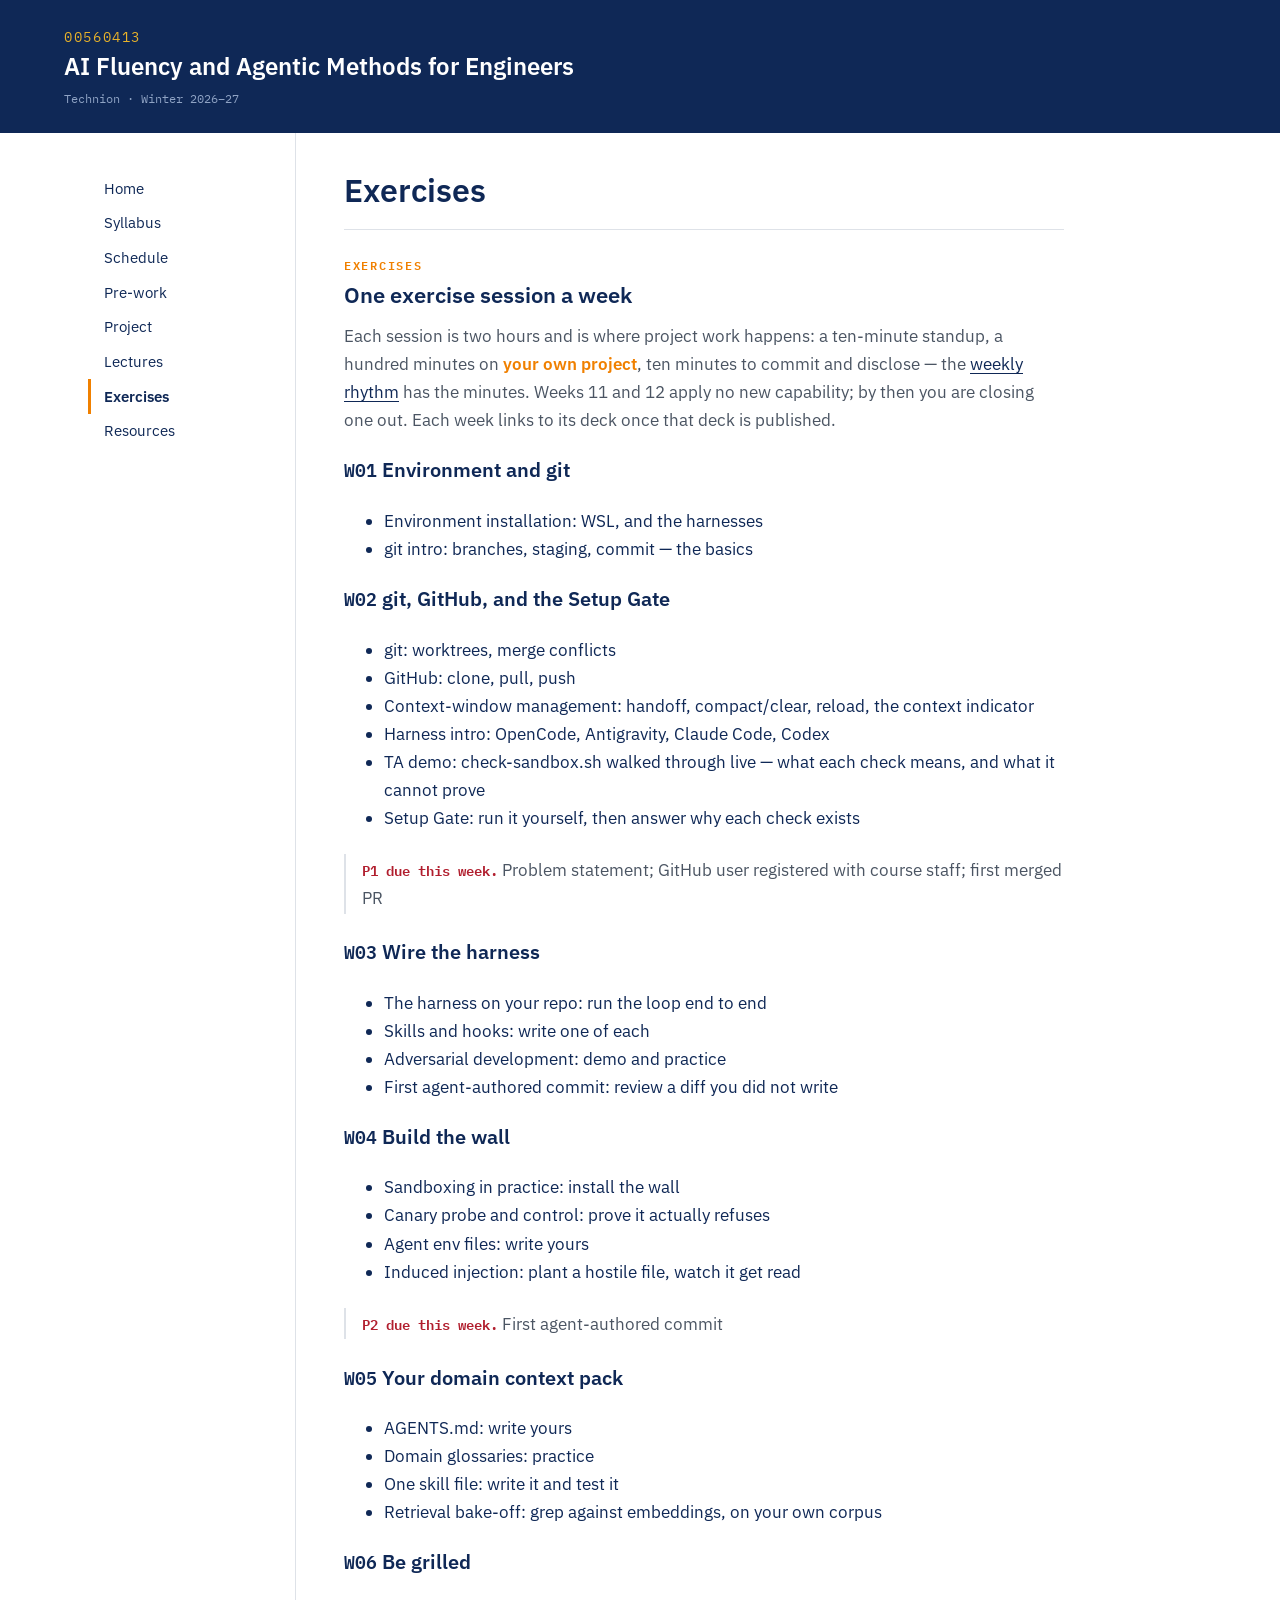
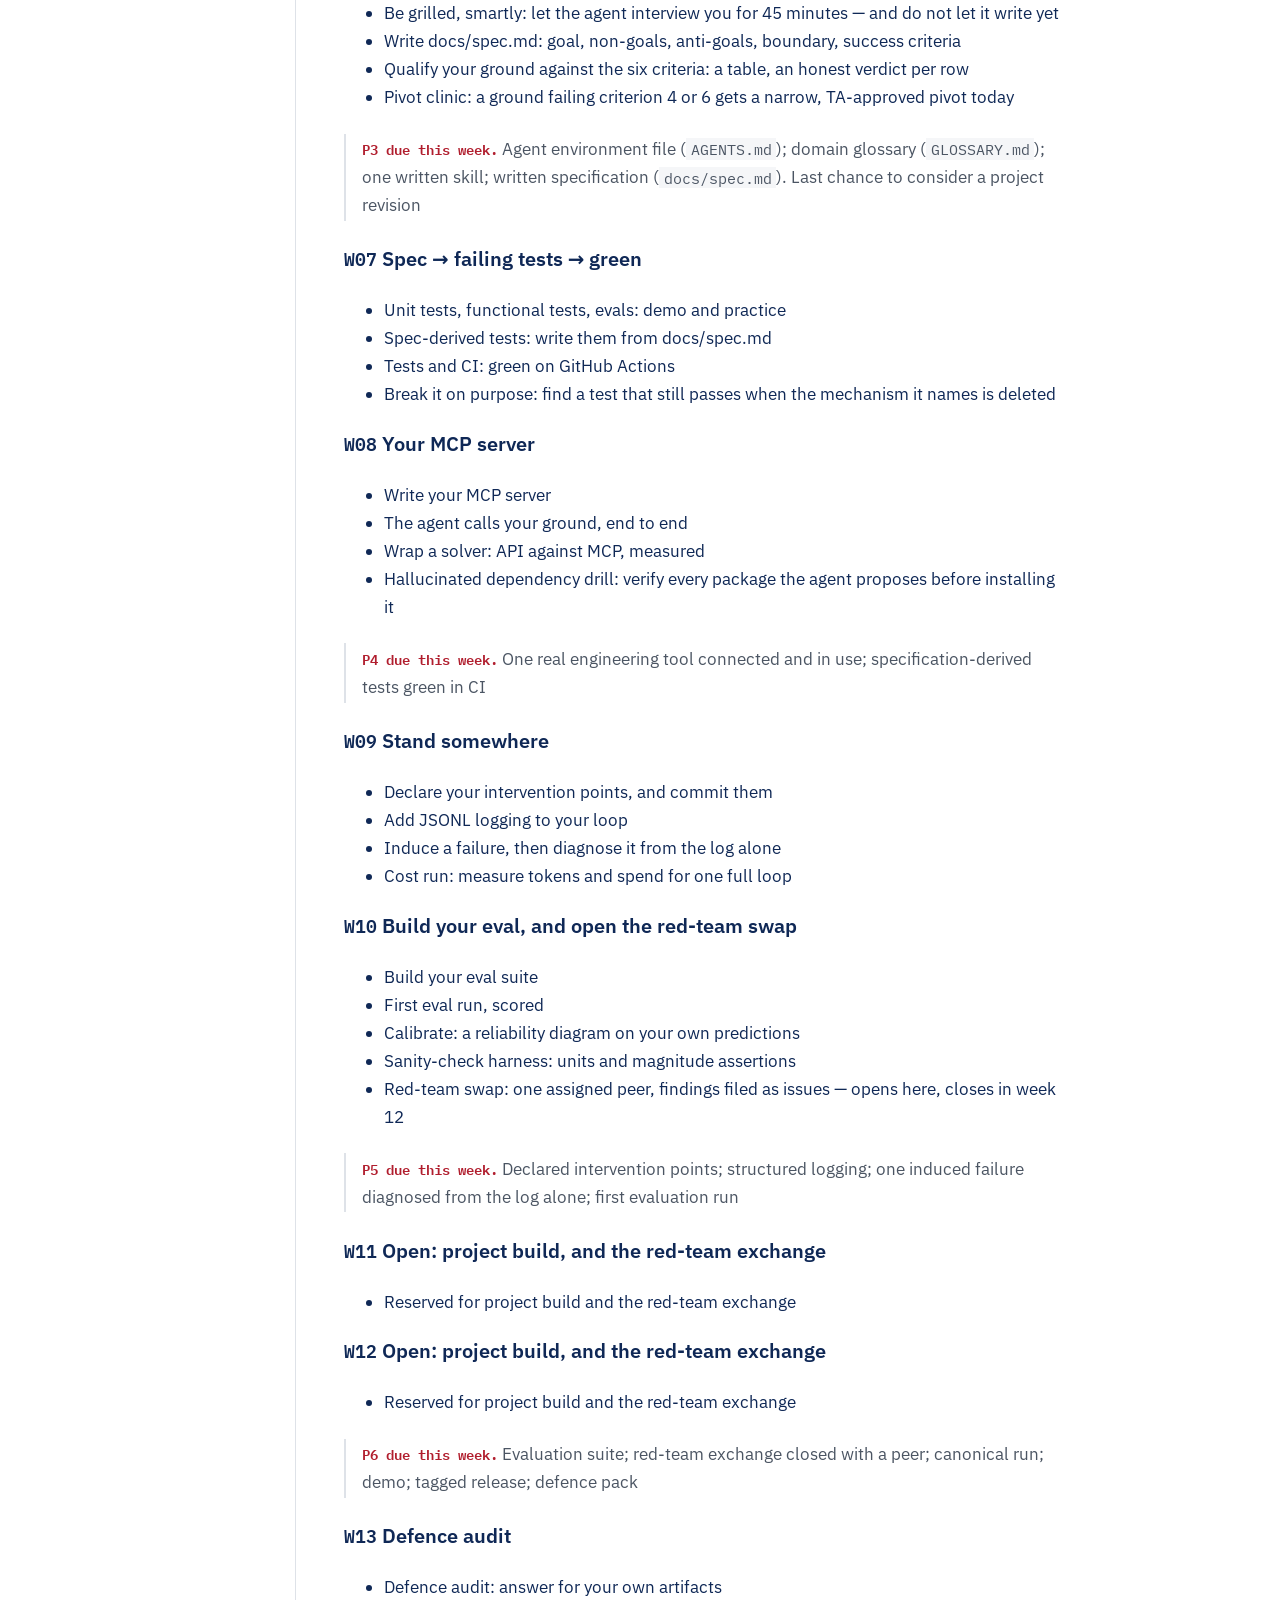
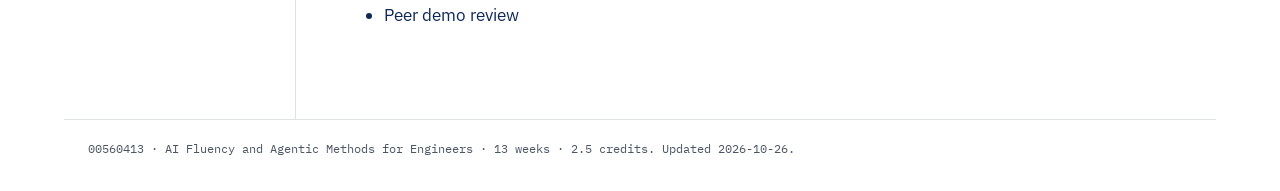
==== exercises/index.html @ 3b72108c "Publish site: footer without weekly hours" ====
<!DOCTYPE html>
<html lang="en">
<head>
<meta charset="utf-8">
<meta name="viewport" content="width=device-width, initial-scale=1">
<title>Exercises · 00560413 AI Fluency and Agentic Methods for Engineers</title>
<link rel="stylesheet" href="../assets/site.css">
</head>
<body>
<a class="skip" href="#main">Skip to content</a>
<header class="masthead">
<p class="course-no">00560413</p>
<p class="course-title">AI Fluency and Agentic Methods for Engineers</p>
<p class="course-sub">Technion · Winter 2026–27</p>
</header>
<div class="layout">
<nav aria-label="Site"><ul>
<li><a href="../index.html">Home</a></li>
<li><a href="../syllabus/index.html">Syllabus</a></li>
<li><a href="../schedule/index.html">Schedule</a></li>
<li><a href="../prework/index.html">Pre-work</a></li>
<li><a href="../project/index.html">Project</a></li>
<li><a href="../lectures/index.html">Lectures</a></li>
<li><a href="../exercises/index.html" aria-current="page">Exercises</a></li>
<li><a href="../resources/index.html">Resources</a></li>
</ul></nav>
<main id="main">
<h1>Exercises</h1>
<section id="exercises" aria-labelledby="exercises-h">
<p class="eyebrow">Exercises</p>
<h2 id="exercises-h">One exercise session a week</h2>
<p>Each session is two hours and is where project work happens: a ten-minute standup, a hundred minutes on <span class="key">your own project</span>, ten minutes to commit and disclose — the <a href="../syllabus/index.html#rhythm">weekly rhythm</a> has the minutes. Weeks 11 and 12 apply no new capability; by then you are closing one out. Each week links to its deck once that deck is published.</p>
<h3><span class="mono">W01</span> Environment and git</h3>
<ul><li>Environment installation: WSL, and the harnesses</li><li>git intro: branches, staging, commit — the basics</li></ul>
<h3><span class="mono">W02</span> git, GitHub, and the Setup Gate</h3>
<ul><li>git: worktrees, merge conflicts</li><li>GitHub: clone, pull, push</li><li>Context-window management: handoff, compact/clear, reload, the context indicator</li><li>Harness intro: OpenCode, Antigravity, Claude Code, Codex</li><li>TA demo: check-sandbox.sh walked through live — what each check means, and what it cannot prove</li><li>Setup Gate: run it yourself, then answer why each check exists</li></ul>
<aside class="callout warn"><p><strong class="label">P1 due this week.</strong> Problem statement; GitHub user registered with course staff; first merged PR</p></aside>
<h3><span class="mono">W03</span> Wire the harness</h3>
<ul><li>The harness on your repo: run the loop end to end</li><li>Skills and hooks: write one of each</li><li>Adversarial development: demo and practice</li><li>First agent-authored commit: review a diff you did not write</li></ul>
<h3><span class="mono">W04</span> Build the wall</h3>
<ul><li>Sandboxing in practice: install the wall</li><li>Canary probe and control: prove it actually refuses</li><li>Agent env files: write yours</li><li>Induced injection: plant a hostile file, watch it get read</li></ul>
<aside class="callout warn"><p><strong class="label">P2 due this week.</strong> First agent-authored commit</p></aside>
<h3><span class="mono">W05</span> Your domain context pack</h3>
<ul><li>AGENTS.md: write yours</li><li>Domain glossaries: practice</li><li>One skill file: write it and test it</li><li>Retrieval bake-off: grep against embeddings, on your own corpus</li></ul>
<h3><span class="mono">W06</span> Be grilled</h3>
<ul><li>Be grilled, smartly: let the agent interview you for 45 minutes — and do not let it write yet</li><li>Write docs/spec.md: goal, non-goals, anti-goals, boundary, success criteria</li><li>Qualify your ground against the six criteria: a table, an honest verdict per row</li><li>Pivot clinic: a ground failing criterion 4 or 6 gets a narrow, TA-approved pivot today</li></ul>
<aside class="callout warn"><p><strong class="label">P3 due this week.</strong> Agent environment file (<code>AGENTS.md</code>); domain glossary (<code>GLOSSARY.md</code>); one written skill; written specification (<code>docs/spec.md</code>). Last chance to consider a project revision</p></aside>
<h3><span class="mono">W07</span> Spec → failing tests → green</h3>
<ul><li>Unit tests, functional tests, evals: demo and practice</li><li>Spec-derived tests: write them from docs/spec.md</li><li>Tests and CI: green on GitHub Actions</li><li>Break it on purpose: find a test that still passes when the mechanism it names is deleted</li></ul>
<h3><span class="mono">W08</span> Your MCP server</h3>
<ul><li>Write your MCP server</li><li>The agent calls your ground, end to end</li><li>Wrap a solver: API against MCP, measured</li><li>Hallucinated dependency drill: verify every package the agent proposes before installing it</li></ul>
<aside class="callout warn"><p><strong class="label">P4 due this week.</strong> One real engineering tool connected and in use; specification-derived tests green in CI</p></aside>
<h3><span class="mono">W09</span> Stand somewhere</h3>
<ul><li>Declare your intervention points, and commit them</li><li>Add JSONL logging to your loop</li><li>Induce a failure, then diagnose it from the log alone</li><li>Cost run: measure tokens and spend for one full loop</li></ul>
<h3><span class="mono">W10</span> Build your eval, and open the red-team swap</h3>
<ul><li>Build your eval suite</li><li>First eval run, scored</li><li>Calibrate: a reliability diagram on your own predictions</li><li>Sanity-check harness: units and magnitude assertions</li><li>Red-team swap: one assigned peer, findings filed as issues — opens here, closes in week 12</li></ul>
<aside class="callout warn"><p><strong class="label">P5 due this week.</strong> Declared intervention points; structured logging; one induced failure diagnosed from the log alone; first evaluation run</p></aside>
<h3><span class="mono">W11</span> Open: project build, and the red-team exchange</h3>
<ul><li>Reserved for project build and the red-team exchange</li></ul>
<h3><span class="mono">W12</span> Open: project build, and the red-team exchange</h3>
<ul><li>Reserved for project build and the red-team exchange</li></ul>
<aside class="callout warn"><p><strong class="label">P6 due this week.</strong> Evaluation suite; red-team exchange closed with a peer; canonical run; demo; tagged release; defence pack</p></aside>
<h3><span class="mono">W13</span> Defence audit</h3>
<ul><li>Defence audit: answer for your own artifacts</li><li>Peer demo review</li></ul>
</section>
</main>
</div>
<footer>
<p>00560413 · AI Fluency and Agentic Methods for Engineers · 13 weeks · 2.5 credits. Updated 2026-10-26.</p>
</footer>
</body>
</html>
---- assets/site.css ----
/* Fonts: IBM Plex (OFL), self-hosted. */
@font-face{font-family:"IBM Plex Sans";font-style:normal;font-weight:400;font-display:swap;src:url("fonts/ibm-plex-sans-latin-400-normal.woff2") format("woff2")}
@font-face{font-family:"IBM Plex Sans";font-style:italic;font-weight:400;font-display:swap;src:url("fonts/ibm-plex-sans-latin-400-italic.woff2") format("woff2")}
@font-face{font-family:"IBM Plex Sans";font-style:normal;font-weight:600;font-display:swap;src:url("fonts/ibm-plex-sans-latin-600-normal.woff2") format("woff2")}
@font-face{font-family:"IBM Plex Mono";font-style:normal;font-weight:400;font-display:swap;src:url("fonts/ibm-plex-mono-latin-400-normal.woff2") format("woff2")}
@font-face{font-family:"IBM Plex Mono";font-style:normal;font-weight:600;font-display:swap;src:url("fonts/ibm-plex-mono-latin-600-normal.woff2") format("woff2")}

:root{
  --navy:#0F2856; --deep-navy:#0A1A38; --white:#FFFFFF; --gold:#E8B22A;
  --orange:#F08000; --green:#2C7A3E; --crimson:#B11E2E; --steel:#8FA3C4;
  --body-gray:#4B5563; --muted:#9AA1AC; --hairline:#DEE2E8; --panel:#F5F6F8;
  --sans:"IBM Plex Sans",system-ui,-apple-system,"Segoe UI",Helvetica,Arial,sans-serif;
  --mono:"IBM Plex Mono",ui-monospace,"SF Mono",Menlo,Consolas,"Liberation Mono",monospace;
  --measure:72ch; --nav:13rem;
  /* SVG theme; overridden in print */
  --svg-fg:#FFFFFF; --svg-sub:var(--steel); --svg-line:var(--steel); --svg-accent:var(--gold);
}
*{box-sizing:border-box}
html{font-size:100%;-webkit-text-size-adjust:100%}
body{margin:0;background:var(--white);color:var(--navy);font-family:var(--sans);font-size:1.0625rem;line-height:1.65}
.skip{position:absolute;left:.5rem;top:-4rem;background:var(--white);color:var(--navy);border:2px solid var(--navy);padding:.4rem .8rem;z-index:10;font-family:var(--mono);font-size:.85rem}
.skip:focus{top:.5rem}
a{color:var(--navy);text-decoration:underline;text-decoration-thickness:1px;text-underline-offset:.18em}
a:hover{text-decoration-thickness:2px}
a:focus-visible{outline:2px solid var(--orange);outline-offset:2px}
code,.mono{font-family:var(--mono);font-size:.9em}
code{background:var(--panel);padding:.05em .3em}

/* Masthead: the navy band */
.masthead{background:var(--navy);padding:1.6rem max(1.5rem,calc((100vw - 72rem)/2)) 1.5rem}
.masthead p{margin:0}
.course-no{font-family:var(--mono);font-size:.85rem;letter-spacing:.12em;color:var(--gold)}
.course-title{font-size:1.5rem;font-weight:600;line-height:1.3;color:var(--white);margin-top:.2rem!important}
.course-sub{font-family:var(--mono);font-size:.78rem;color:var(--steel);margin-top:.35rem!important}

/* Layout */
.layout{display:grid;grid-template-columns:var(--nav) minmax(0,1fr);max-width:72rem;margin:0 auto;padding:0 1.5rem}
nav{border-right:1px solid var(--hairline);padding:2.4rem 1rem 2rem 0}
nav ul{list-style:none;margin:0;padding:0;position:sticky;top:1.5rem}
nav li{margin:0}
nav a,nav .pending{display:block;padding:.3rem 0 .3rem .8rem;border-left:3px solid transparent;text-decoration:none;font-size:.95rem}
nav a:hover{text-decoration:underline}
nav a[aria-current]{font-weight:600;border-left-color:var(--orange)}
nav .pending{color:var(--body-gray)}
nav small{font-family:var(--mono);font-size:.7rem}
main{padding:2.4rem 0 3rem 3rem;min-width:0}
main>*{max-width:var(--measure)}
main>.band,main>section:has(table){max-width:none}

h1{font-size:2rem;line-height:1.2;font-weight:600;margin:0 0 1.2rem;max-width:26ch}
h2{font-size:1.35rem;line-height:1.3;font-weight:600;margin:0 0 .8rem}
section{margin:0 0 2.6rem;padding-top:1.6rem;border-top:1px solid var(--hairline)}
section>p,section>aside{max-width:var(--measure)}
p{margin:0 0 1rem;color:var(--body-gray)}
strong{color:var(--navy);font-weight:600}
.eyebrow{font-family:var(--mono);font-size:.78rem;font-weight:600;letter-spacing:.14em;text-transform:uppercase;color:var(--orange);margin:0 0 .35rem}
.key{color:var(--orange);font-weight:600}

/* Callout: text colour and a hairline rule, no filled box */
.callout{border-left:2px solid var(--hairline);padding:.1rem 0 .1rem 1rem;margin:1.4rem 0}
.callout p{margin:0}
.callout .label{font-family:var(--mono);font-size:.85rem}
.callout.good .label{color:var(--green)}
.callout.warn .label{color:var(--crimson)}

/* Figures */
figure{margin:0}
figcaption{font-size:.88rem;color:var(--body-gray);margin-top:.8rem;max-width:var(--measure)}
.fignum{font-family:var(--mono);font-size:.8rem;color:var(--muted);margin-right:.5rem}
.band{background:var(--deep-navy);margin:2.6rem calc(-1 * 3rem) 2.6rem calc(-1 * 3rem);padding:2.2rem 3rem}
.band-inner{max-width:48rem}
.band figcaption{color:var(--steel)}
svg.loop{display:block;width:100%;height:auto;font-family:var(--mono)}
.loop .node rect{fill:none;stroke:var(--svg-line);stroke-width:1}
.loop .node.ground rect{stroke:var(--svg-accent);stroke-width:2}
.loop .tag{font-size:11px;letter-spacing:.1em;fill:var(--svg-sub)}
.loop .ground .tag{fill:var(--svg-accent)}
.loop .name{font-size:15px;font-weight:600;fill:var(--svg-fg)}
.loop .sub{font-size:11px;fill:var(--svg-sub)}
.loop .arrow{fill:none;stroke:var(--svg-line);stroke-width:1.5}
.loop .head{fill:var(--svg-line)}
.loop .alabel{font-size:11px;fill:var(--svg-sub)}
.loop .centre{font-size:14px;font-weight:600;letter-spacing:.14em;fill:var(--svg-accent)}
.loop .centre-sub{font-size:11px;fill:var(--svg-sub)}
/* The human marks, in orange: the one colour in the figure that is not the machine's. */
.loop .you .tag{fill:var(--orange);font-weight:600}
.loop .you .role{font-family:var(--sans);font-size:13px;fill:var(--svg-fg)}
.loop .you .arrow{stroke:var(--orange)}
.loop .you-head,.loop .gate{fill:var(--orange)}

/* Tables */
.table-wrap{overflow-x:auto;margin:1.2rem 0 1.4rem}
table{border-collapse:collapse;width:100%;font-size:.93rem;line-height:1.45}
caption{caption-side:top;text-align:left;font-size:.88rem;color:var(--body-gray);padding-bottom:.6rem;max-width:var(--measure)}
th,td{text-align:left;vertical-align:top;padding:.6rem .8rem .6rem 0;border-bottom:1px solid var(--hairline)}
thead th{font-family:var(--mono);font-size:.75rem;font-weight:600;letter-spacing:.1em;text-transform:uppercase;border-bottom:2px solid var(--navy);color:var(--navy)}
tbody th{font-family:var(--mono);font-weight:600;white-space:nowrap}
tr.hl>*{background:var(--panel)}
tr.hl>:first-child{padding-left:.6rem}
tr.hl>th:first-child{border-left:3px solid var(--navy)}
.note{display:block;font-size:.85rem;color:var(--body-gray);font-style:italic;margin-top:.15rem}
.none{color:var(--body-gray)}
table.schedule td:nth-child(2){width:30%}
table.schedule td:nth-child(3){width:20%}
table.schedule tr.open td:nth-child(2) strong{font-family:var(--mono)}
tr.open>*{border-bottom-style:dashed}

footer{border-top:1px solid var(--hairline);max-width:72rem;margin:0 auto;padding:1.2rem 1.5rem 2rem}
footer p{font-family:var(--mono);font-size:.75rem;color:var(--body-gray);margin:0}

/* ---- Hero: Gracie -------------------------------------------------------
   Small on purpose. A hairline rule and a panel tint, no filled colour block:
   the house rule is that meaning travels in the text, and a hero that shouts
   would be the first thing on the site to break it. */
/* Gold, not orange, for the rule. Orange already means "you are here" in the nav and marks the
   one key term per section; spending it on decoration would blunt it. Gold ties the rule to
   Gracie's own voice bars, which is the only thing in the hero it should be pointing at. */
.hero{display:flex;align-items:center;gap:1.4rem;margin:0 0 2.6rem;padding:1.1rem 1.3rem;
      background:var(--panel);border-left:3px solid var(--gold)}
.hero-art{flex:0 0 auto;line-height:0}
.hero-copy{min-width:0}
.hero-lead{font-size:1.18rem;line-height:1.35;margin:0!important;color:var(--navy)}
.hero-sub{font-size:.95rem;line-height:1.55;margin:.45rem 0 0!important;color:var(--body-gray)}
.hero-sub b{color:var(--navy)}

.gracie{width:104px;height:auto;display:block}
/* Gracie's mark is drawn with strokes, like the master icon: pills, not slabs. */
.g-bar{fill:none;stroke:var(--navy);stroke-width:6.2}
.g-bar-2{stroke:var(--gold)}
/* The bars breathe. `fill-box` puts each bar's origin at its own centre, so the row grows
   about the shared centre line the way the logo is built; `non-scaling-stroke` on the rects
   keeps the outline from fattening as they scale, which is what would make a traced logo stop
   looking like the logo. Phases are offset so it reads as a voice and not a heartbeat. */
.g-bar{transform-box:fill-box;transform-origin:50% 50%;
       animation:g-talk 1.2s linear infinite}

/* Why this is a sampled sine on `linear` and not two keyframes on `ease-in-out alternate`,
   which is what it was until 2026-10-26 and read as if the animation kept lagging:
   `ease-in-out` leaves AND arrives at zero velocity, and `alternate` makes the next swing
   start from that same stopped end, so the two flat parts meet and every bar visibly holds
   still at the top and at the bottom of each swing. Five bars each stalling twice a cycle is
   the stutter, and no amount of re-timing a two-keyframe alternate removes it, because the
   dwell is the timing function's shape rather than its duration.
   A sine never stops; it only reverses. These are its values at eighths of a turn, which
   `linear` then joins with straight segments. Eighths on purpose: the peak lands exactly on
   the 25% keyframe and the trough on 75%, so neither extreme sits between two equal samples
   where linear interpolation would reintroduce the flat spot this is here to remove. */
@keyframes g-talk{
  0%     {transform:scaleY(.890)}
  12.5%  {transform:scaleY(.968)}
  25%    {transform:scaleY(1)}
  37.5%  {transform:scaleY(.968)}
  50%    {transform:scaleY(.890)}
  62.5%  {transform:scaleY(.812)}
  75%    {transform:scaleY(.780)}
  87.5%  {transform:scaleY(.812)}
  100%   {transform:scaleY(.890)}
}
/* Floor at .78, not lower. This is a brand mark before it is a toy: at .62 the two short outer
   pills collapse to circles and the thing stops being Gracie's logo while it moves. The sine
   is centred on .89 so that floor and a ceiling of 1 are the two ends of one swing. */

/* Five close-but-unequal periods rather than one period with five offsets. With a shared
   period the whole row re-synchronises on every cycle and the eye catches the repeat, which
   is the other thing that makes a loop look mechanical. These do not share a common multiple
   worth noticing, so the row keeps rearranging itself. The negative delays start each bar
   mid-swing, so nothing lines up at load either. */
.g-bar-0{animation-duration:1.13s;animation-delay:-.81s}
.g-bar-1{animation-duration:1.31s;animation-delay:-.29s}
.g-bar-2{animation-duration:1.19s;animation-delay:-.62s}
.g-bar-3{animation-duration:1.37s;animation-delay:-.11s}
.g-bar-4{animation-duration:1.07s;animation-delay:-.47s}

@media (prefers-reduced-motion:reduce){
  .g-bar{animation:none;transform:none}
}

@media (max-width:52rem){
  .layout{display:block}
  nav{border-right:0;border-bottom:1px solid var(--hairline);padding:1rem 0}
  nav ul{position:static;display:flex;flex-wrap:wrap;gap:0 1.2rem}
  nav a,nav .pending{border-left:0;border-bottom:3px solid transparent;padding:.3rem 0}
  nav a[aria-current]{border-bottom-color:var(--orange)}
  main{padding:1.6rem 0 2rem}
  .band{margin-left:-1.5rem;margin-right:-1.5rem;padding:1.6rem 1.5rem}
  .masthead{padding-left:1.5rem;padding-right:1.5rem}
  .table-wrap table{min-width:40rem}
  .hero{gap:1rem;padding:1rem}
  .gracie{width:64px}
  .hero-lead{font-size:1.05rem}
}

@media print{
  @page{size:A4;margin:16mm 14mm}
  :root{--svg-fg:#0F2856;--svg-sub:#4B5563;--svg-line:#0F2856;--svg-accent:#0F2856}
  body{font-size:10pt;line-height:1.45;color:#000}
  .skip,nav{display:none}
  .masthead{background:none;padding:0 0 .6rem;border-bottom:1.5pt solid var(--navy)}
  .course-no,.course-title,.course-sub{color:var(--navy)}
  .layout{display:block;padding:0;max-width:none}
  main{padding:1rem 0}
  main>*,main>section:has(table){max-width:none}
  .band{background:none;margin:1rem 0;padding:0;border-top:1px solid var(--hairline);border-bottom:1px solid var(--hairline)}
  .band-inner{max-width:none;padding:1rem 0}
  .band figcaption{color:var(--body-gray)}
  a{color:var(--navy)}
  main a[href]::after{content:" (" attr(href) ")";font-family:var(--mono);font-size:.8em;color:var(--body-gray);word-break:break-all}
  section,tr,figure{break-inside:avoid}
  h1,h2{break-after:avoid}
  .table-wrap{overflow:visible}
  table{font-size:8.5pt}
  .table-wrap table{min-width:0}
  tr.hl>*{background:none}
  tr.hl>th:first-child{border-left:3px solid #000}
  thead{display:table-header-group}
  footer{padding:.6rem 0 0}
}
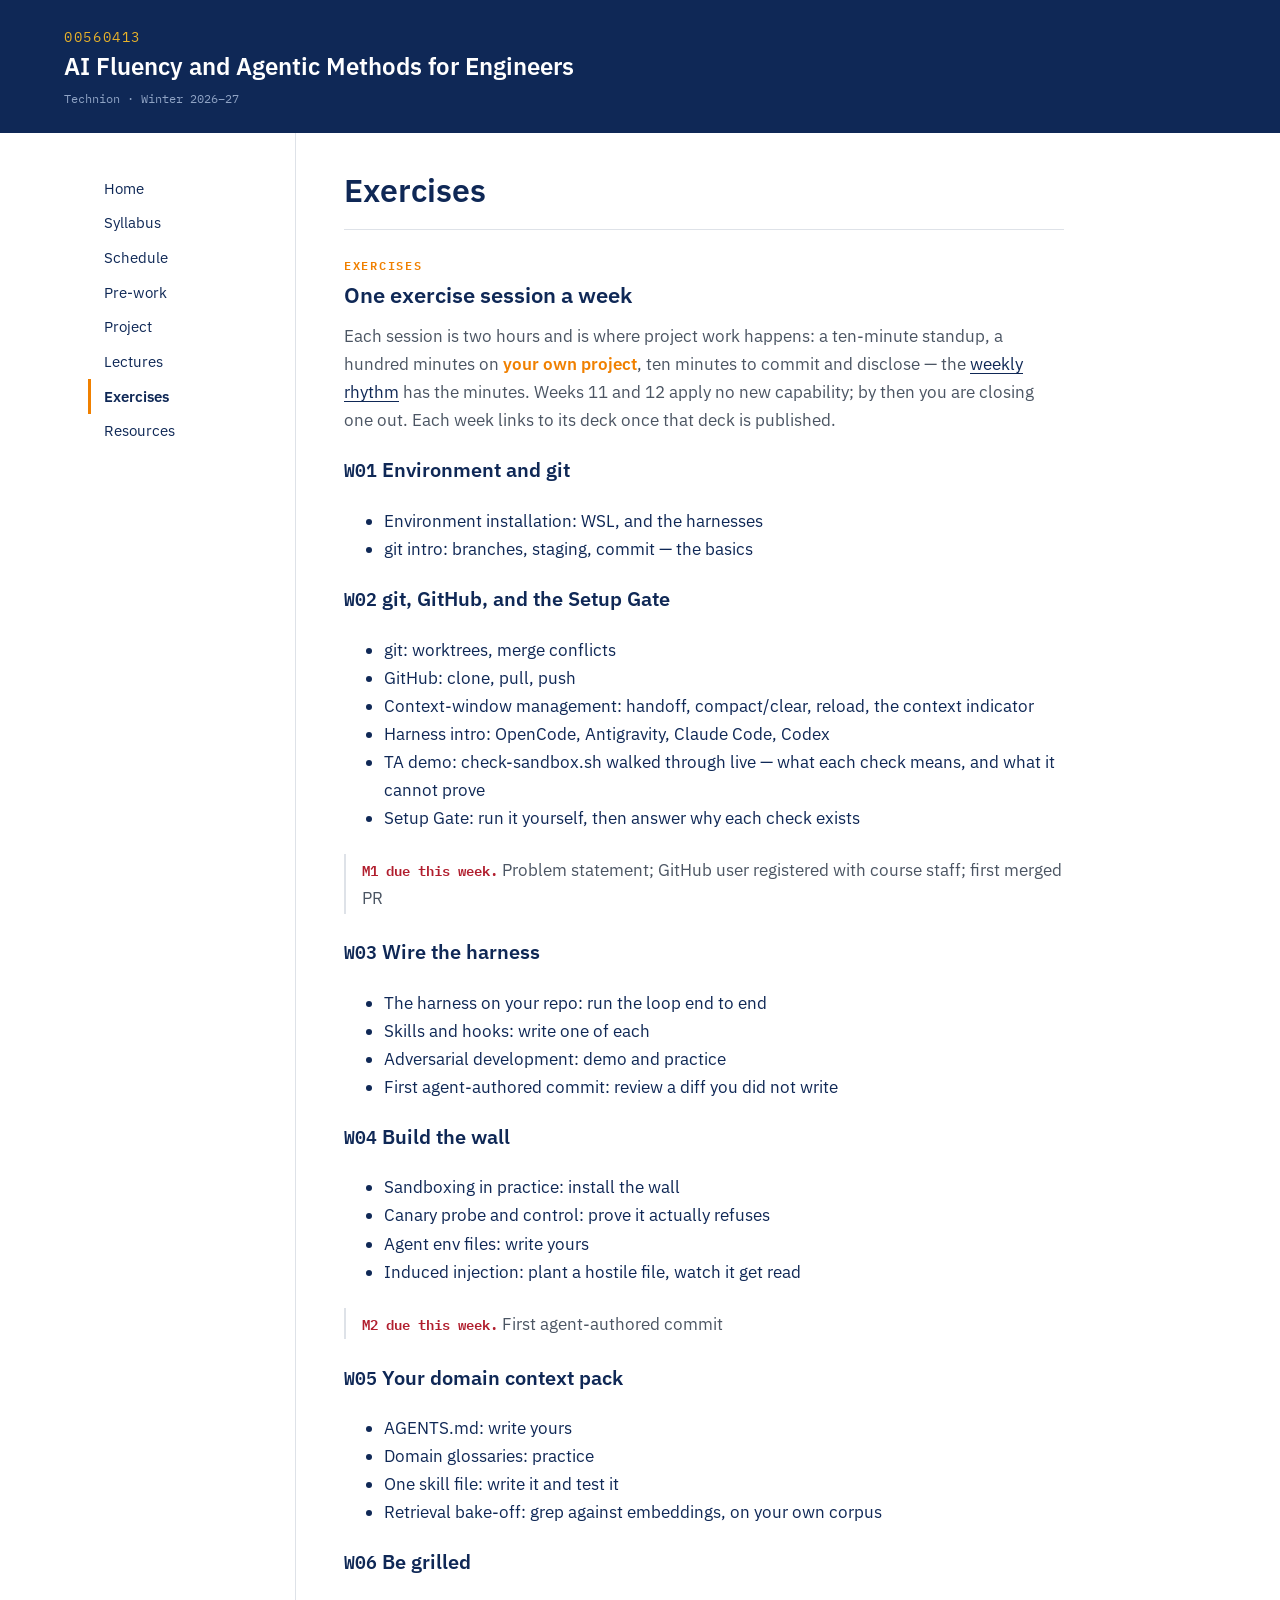
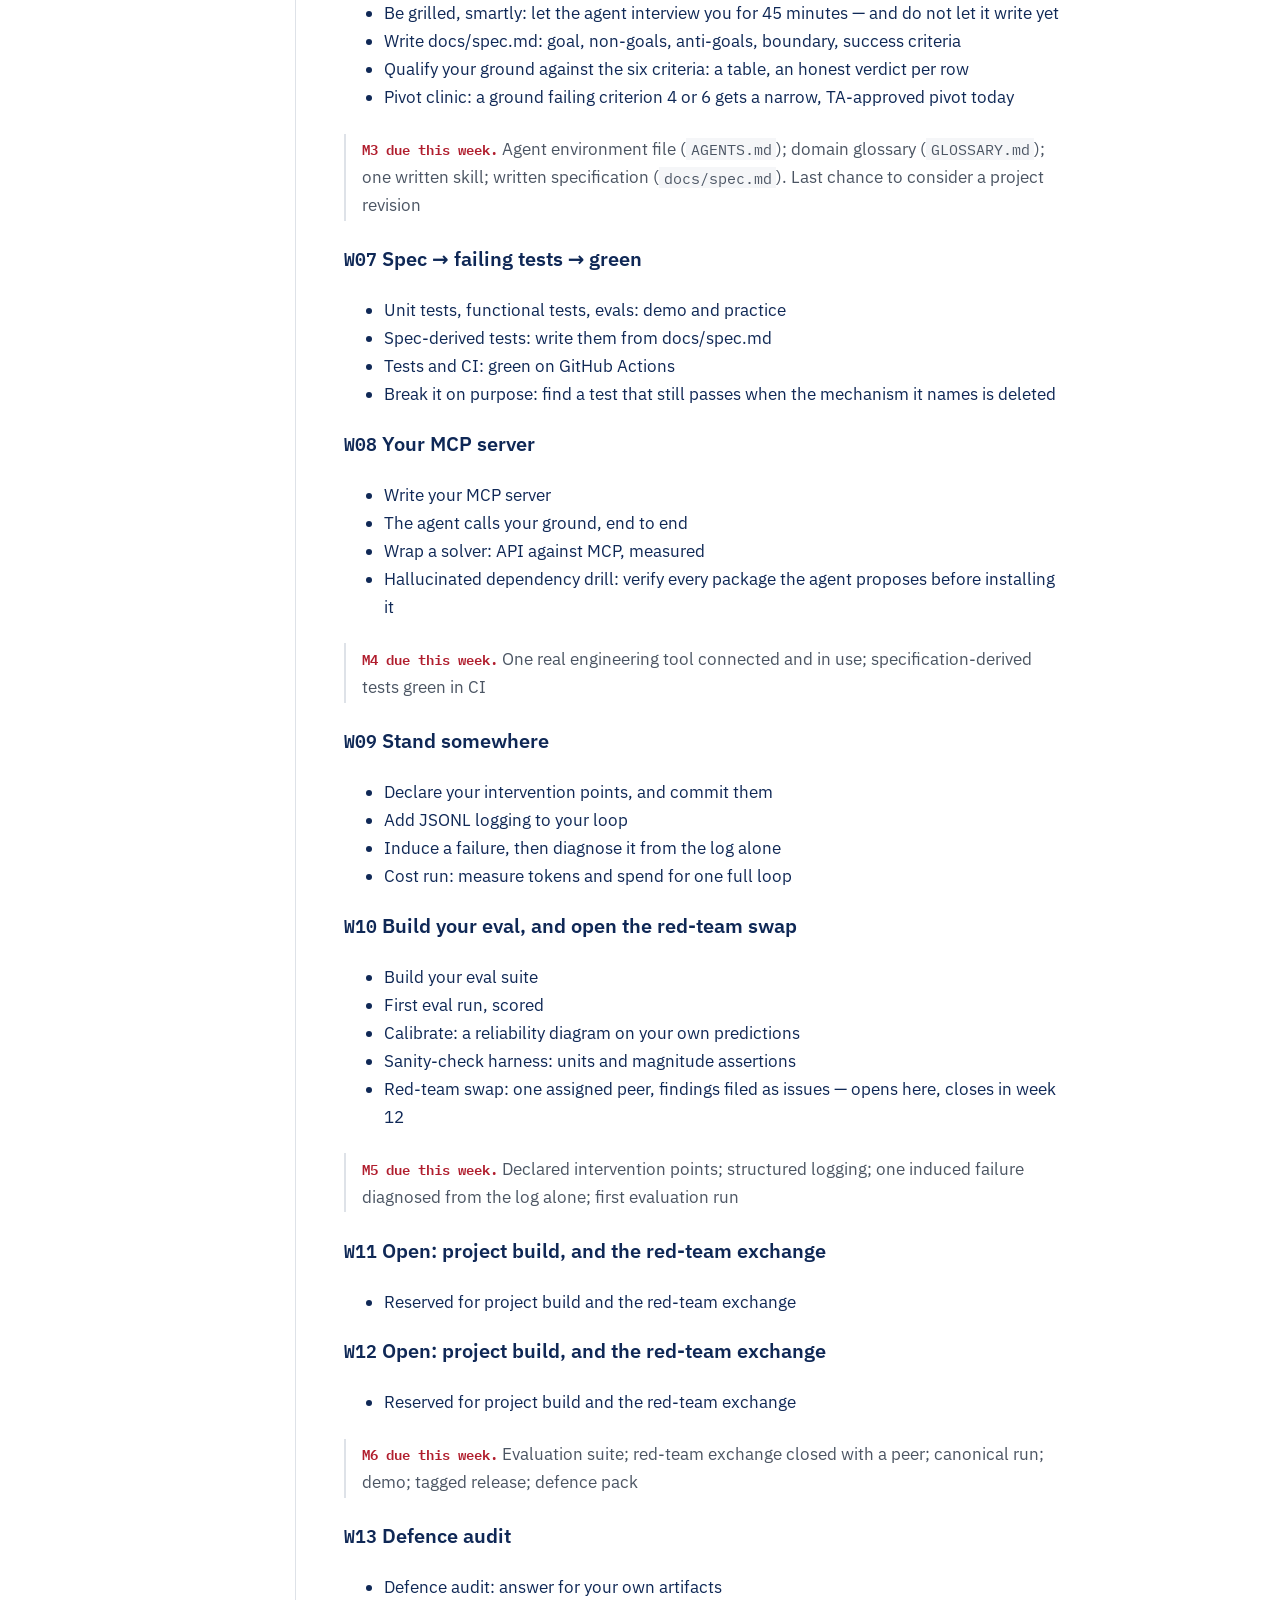
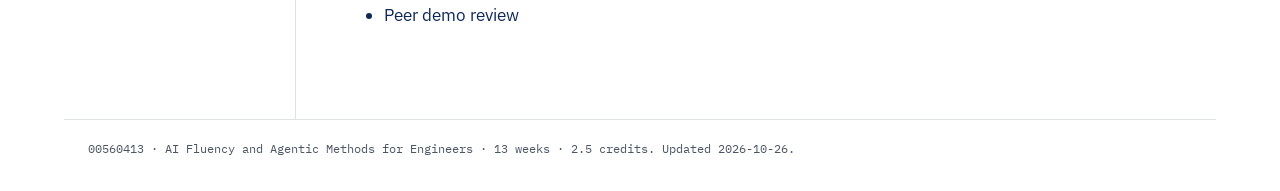
==== commit 352652a9: "Publish site: milestones renamed M1-M6" ====
--- a/exercises/index.html
+++ b/exercises/index.html
@@ -34,32 +34,32 @@
 <ul><li>Environment installation: WSL, and the harnesses</li><li>git intro: branches, staging, commit — the basics</li></ul>
 <h3><span class="mono">W02</span> git, GitHub, and the Setup Gate</h3>
 <ul><li>git: worktrees, merge conflicts</li><li>GitHub: clone, pull, push</li><li>Context-window management: handoff, compact/clear, reload, the context indicator</li><li>Harness intro: OpenCode, Antigravity, Claude Code, Codex</li><li>TA demo: check-sandbox.sh walked through live — what each check means, and what it cannot prove</li><li>Setup Gate: run it yourself, then answer why each check exists</li></ul>
-<aside class="callout warn"><p><strong class="label">P1 due this week.</strong> Problem statement; GitHub user registered with course staff; first merged PR</p></aside>
+<aside class="callout warn"><p><strong class="label">M1 due this week.</strong> Problem statement; GitHub user registered with course staff; first merged PR</p></aside>
 <h3><span class="mono">W03</span> Wire the harness</h3>
 <ul><li>The harness on your repo: run the loop end to end</li><li>Skills and hooks: write one of each</li><li>Adversarial development: demo and practice</li><li>First agent-authored commit: review a diff you did not write</li></ul>
 <h3><span class="mono">W04</span> Build the wall</h3>
 <ul><li>Sandboxing in practice: install the wall</li><li>Canary probe and control: prove it actually refuses</li><li>Agent env files: write yours</li><li>Induced injection: plant a hostile file, watch it get read</li></ul>
-<aside class="callout warn"><p><strong class="label">P2 due this week.</strong> First agent-authored commit</p></aside>
+<aside class="callout warn"><p><strong class="label">M2 due this week.</strong> First agent-authored commit</p></aside>
 <h3><span class="mono">W05</span> Your domain context pack</h3>
 <ul><li>AGENTS.md: write yours</li><li>Domain glossaries: practice</li><li>One skill file: write it and test it</li><li>Retrieval bake-off: grep against embeddings, on your own corpus</li></ul>
 <h3><span class="mono">W06</span> Be grilled</h3>
 <ul><li>Be grilled, smartly: let the agent interview you for 45 minutes — and do not let it write yet</li><li>Write docs/spec.md: goal, non-goals, anti-goals, boundary, success criteria</li><li>Qualify your ground against the six criteria: a table, an honest verdict per row</li><li>Pivot clinic: a ground failing criterion 4 or 6 gets a narrow, TA-approved pivot today</li></ul>
-<aside class="callout warn"><p><strong class="label">P3 due this week.</strong> Agent environment file (<code>AGENTS.md</code>); domain glossary (<code>GLOSSARY.md</code>); one written skill; written specification (<code>docs/spec.md</code>). Last chance to consider a project revision</p></aside>
+<aside class="callout warn"><p><strong class="label">M3 due this week.</strong> Agent environment file (<code>AGENTS.md</code>); domain glossary (<code>GLOSSARY.md</code>); one written skill; written specification (<code>docs/spec.md</code>). Last chance to consider a project revision</p></aside>
 <h3><span class="mono">W07</span> Spec → failing tests → green</h3>
 <ul><li>Unit tests, functional tests, evals: demo and practice</li><li>Spec-derived tests: write them from docs/spec.md</li><li>Tests and CI: green on GitHub Actions</li><li>Break it on purpose: find a test that still passes when the mechanism it names is deleted</li></ul>
 <h3><span class="mono">W08</span> Your MCP server</h3>
 <ul><li>Write your MCP server</li><li>The agent calls your ground, end to end</li><li>Wrap a solver: API against MCP, measured</li><li>Hallucinated dependency drill: verify every package the agent proposes before installing it</li></ul>
-<aside class="callout warn"><p><strong class="label">P4 due this week.</strong> One real engineering tool connected and in use; specification-derived tests green in CI</p></aside>
+<aside class="callout warn"><p><strong class="label">M4 due this week.</strong> One real engineering tool connected and in use; specification-derived tests green in CI</p></aside>
 <h3><span class="mono">W09</span> Stand somewhere</h3>
 <ul><li>Declare your intervention points, and commit them</li><li>Add JSONL logging to your loop</li><li>Induce a failure, then diagnose it from the log alone</li><li>Cost run: measure tokens and spend for one full loop</li></ul>
 <h3><span class="mono">W10</span> Build your eval, and open the red-team swap</h3>
 <ul><li>Build your eval suite</li><li>First eval run, scored</li><li>Calibrate: a reliability diagram on your own predictions</li><li>Sanity-check harness: units and magnitude assertions</li><li>Red-team swap: one assigned peer, findings filed as issues — opens here, closes in week 12</li></ul>
-<aside class="callout warn"><p><strong class="label">P5 due this week.</strong> Declared intervention points; structured logging; one induced failure diagnosed from the log alone; first evaluation run</p></aside>
+<aside class="callout warn"><p><strong class="label">M5 due this week.</strong> Declared intervention points; structured logging; one induced failure diagnosed from the log alone; first evaluation run</p></aside>
 <h3><span class="mono">W11</span> Open: project build, and the red-team exchange</h3>
 <ul><li>Reserved for project build and the red-team exchange</li></ul>
 <h3><span class="mono">W12</span> Open: project build, and the red-team exchange</h3>
 <ul><li>Reserved for project build and the red-team exchange</li></ul>
-<aside class="callout warn"><p><strong class="label">P6 due this week.</strong> Evaluation suite; red-team exchange closed with a peer; canonical run; demo; tagged release; defence pack</p></aside>
+<aside class="callout warn"><p><strong class="label">M6 due this week.</strong> Evaluation suite; red-team exchange closed with a peer; canonical run; demo; tagged release; defence pack</p></aside>
 <h3><span class="mono">W13</span> Defence audit</h3>
 <ul><li>Defence audit: answer for your own artifacts</li><li>Peer demo review</li></ul>
 </section>
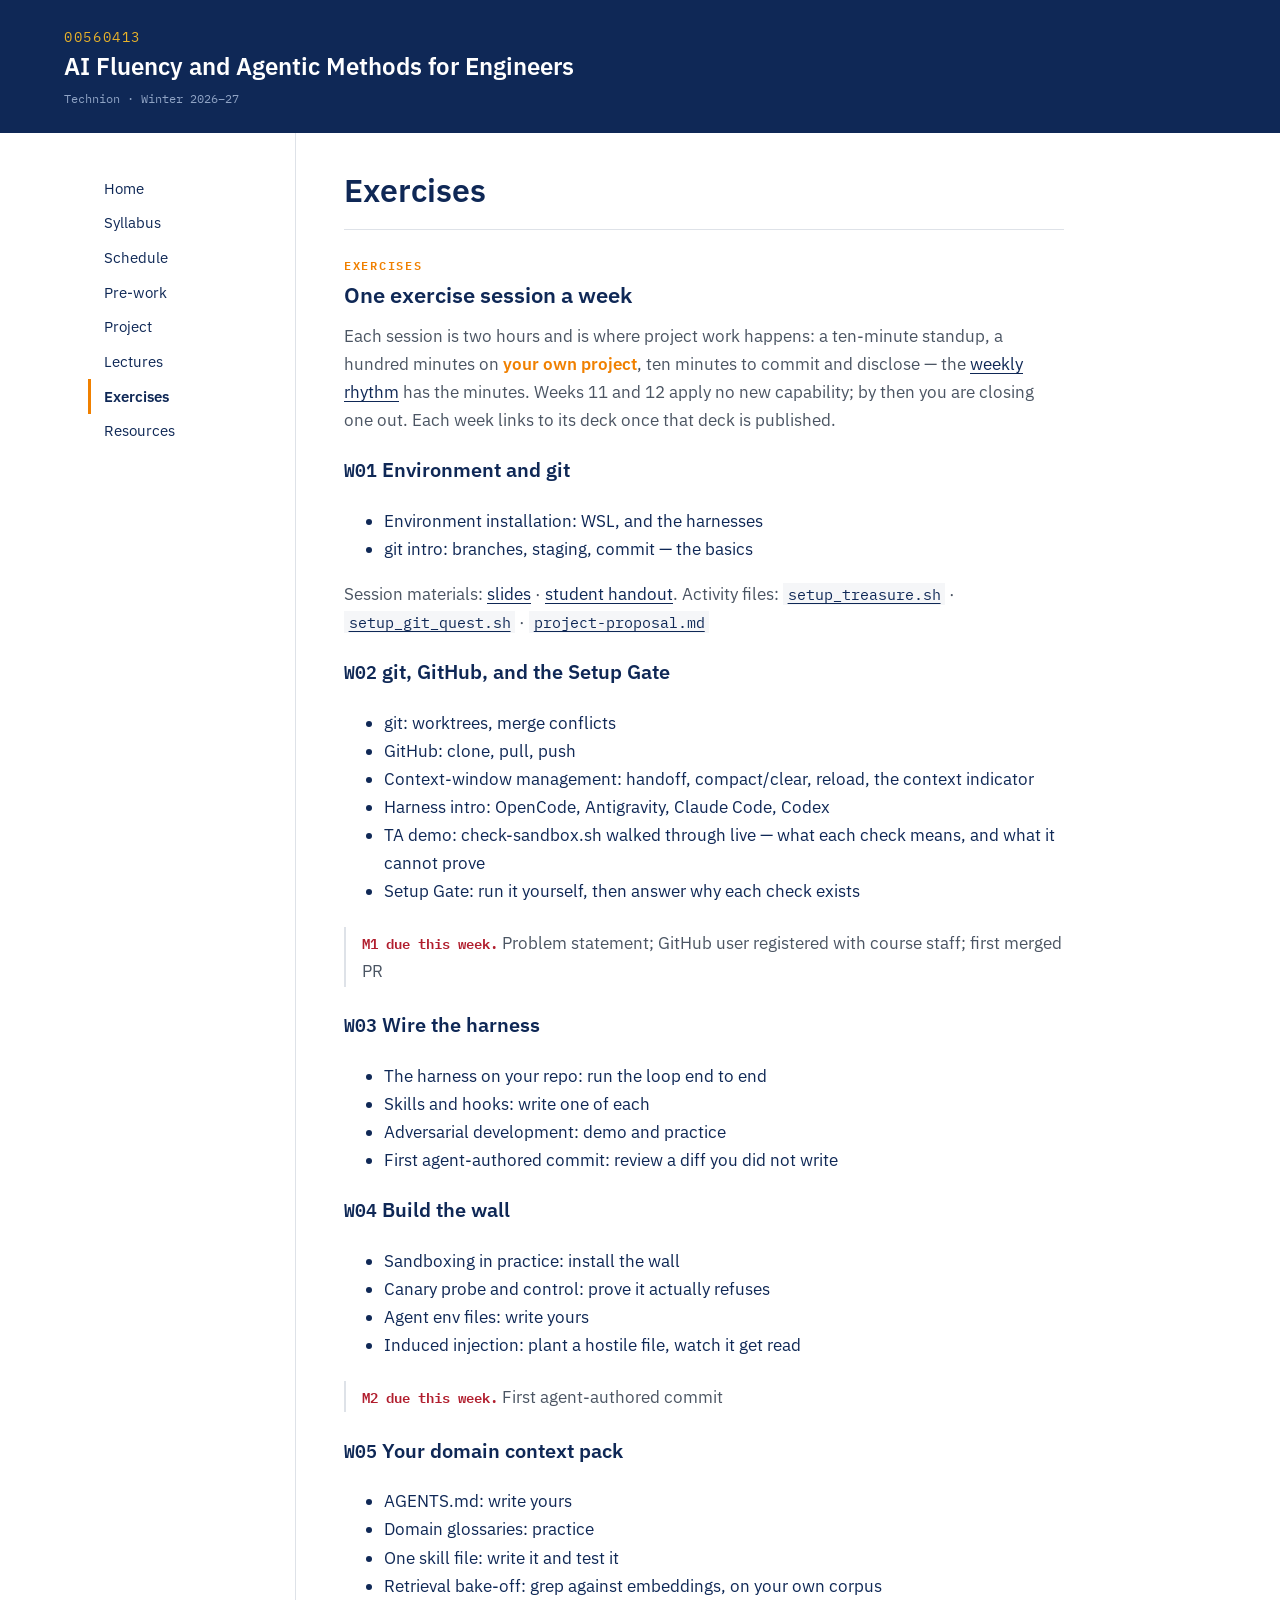
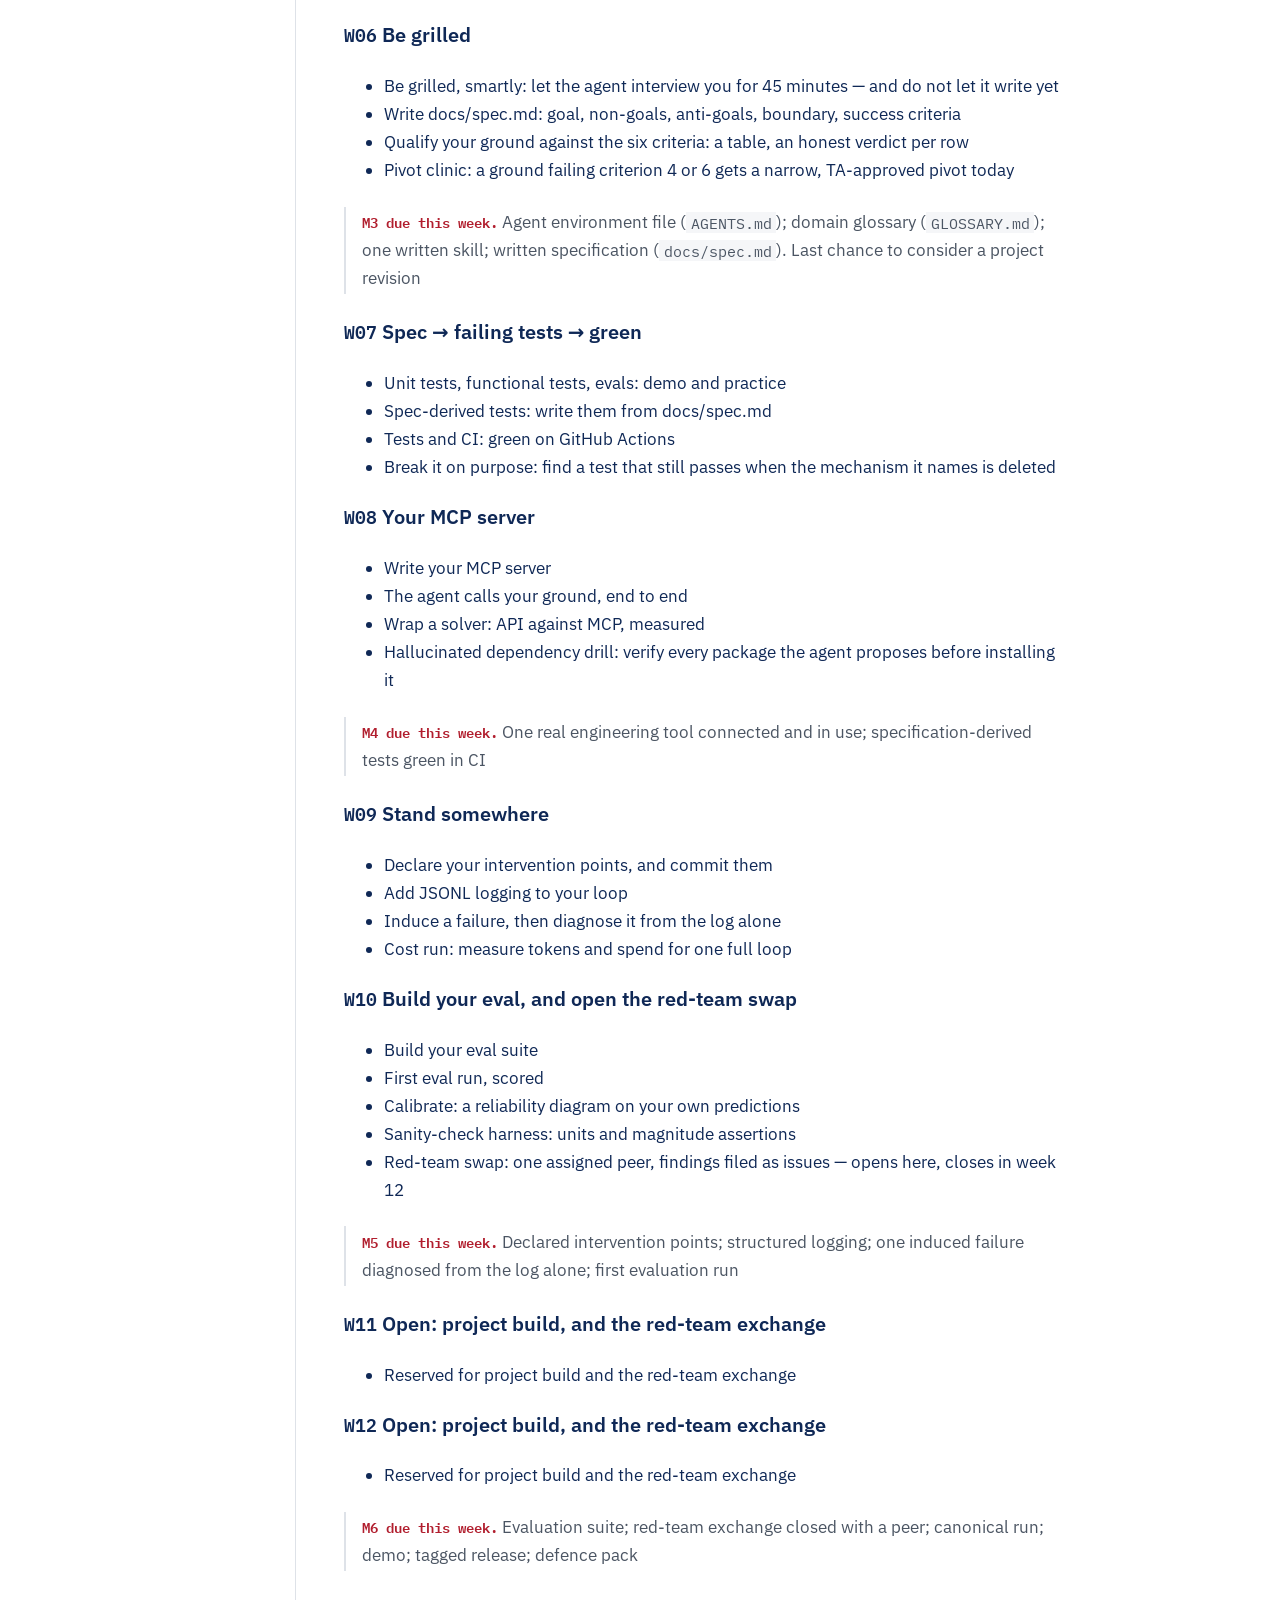
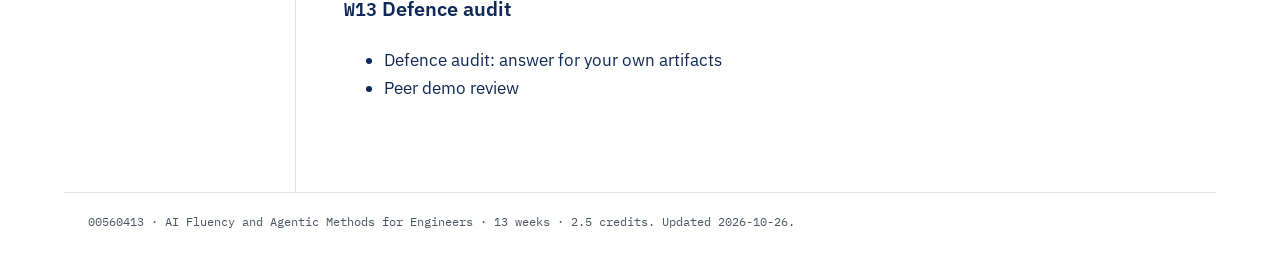
==== commit 2f7839ac: "Exercises W01: publish the TA session 1 deck, handout and activity files - exercises/w01/: the W01 s" ====
--- a/exercises/index.html
+++ b/exercises/index.html
@@ -32,6 +32,7 @@
 <p>Each session is two hours and is where project work happens: a ten-minute standup, a hundred minutes on <span class="key">your own project</span>, ten minutes to commit and disclose — the <a href="../syllabus/index.html#rhythm">weekly rhythm</a> has the minutes. Weeks 11 and 12 apply no new capability; by then you are closing one out. Each week links to its deck once that deck is published.</p>
 <h3><span class="mono">W01</span> Environment and git</h3>
 <ul><li>Environment installation: WSL, and the harnesses</li><li>git intro: branches, staging, commit — the basics</li></ul>
+<p>Session materials: <a href="w01/W01-slides.html">slides</a> · <a href="w01/W01-student.html">student handout</a>. Activity files: <a href="w01/setup_treasure.sh"><code>setup_treasure.sh</code></a> · <a href="w01/setup_git_quest.sh"><code>setup_git_quest.sh</code></a> · <a href="w01/project-proposal.md"><code>project-proposal.md</code></a></p>
 <h3><span class="mono">W02</span> git, GitHub, and the Setup Gate</h3>
 <ul><li>git: worktrees, merge conflicts</li><li>GitHub: clone, pull, push</li><li>Context-window management: handoff, compact/clear, reload, the context indicator</li><li>Harness intro: OpenCode, Antigravity, Claude Code, Codex</li><li>TA demo: check-sandbox.sh walked through live — what each check means, and what it cannot prove</li><li>Setup Gate: run it yourself, then answer why each check exists</li></ul>
 <aside class="callout warn"><p><strong class="label">M1 due this week.</strong> Problem statement; GitHub user registered with course staff; first merged PR</p></aside>
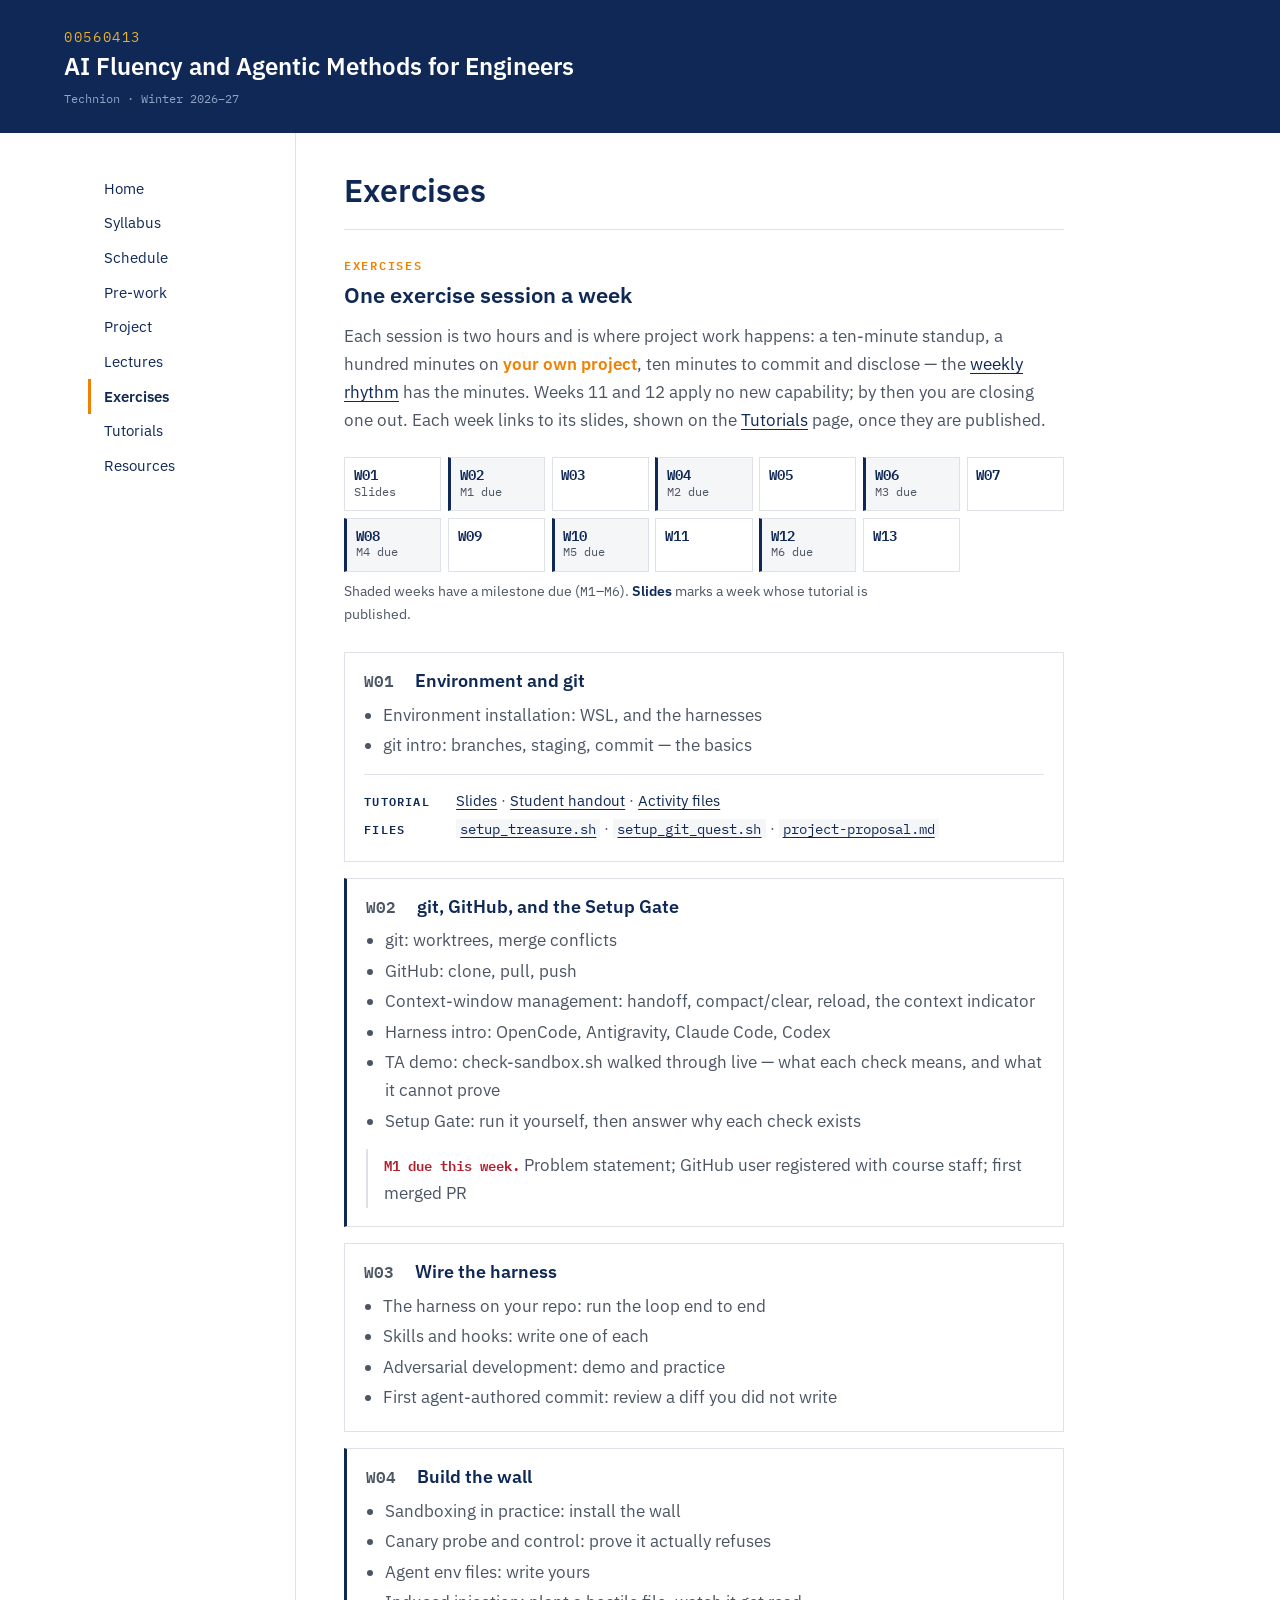
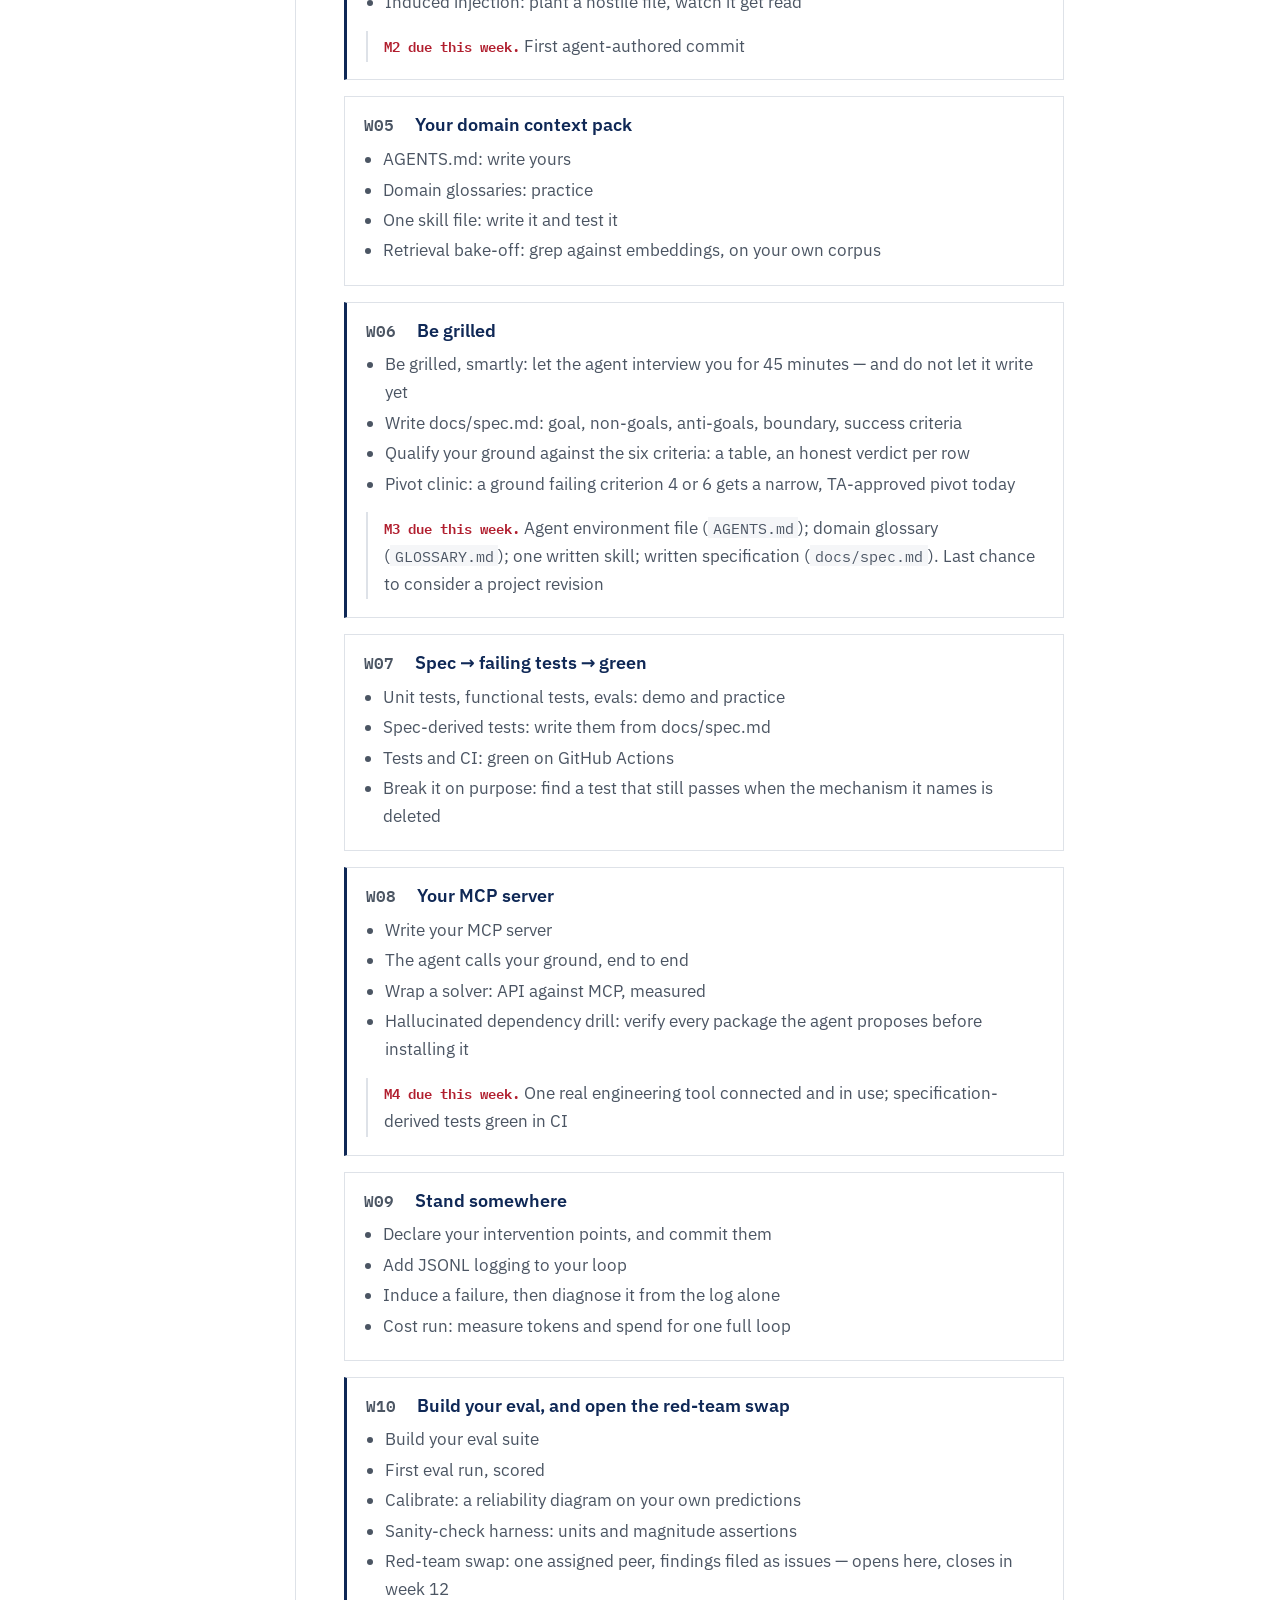
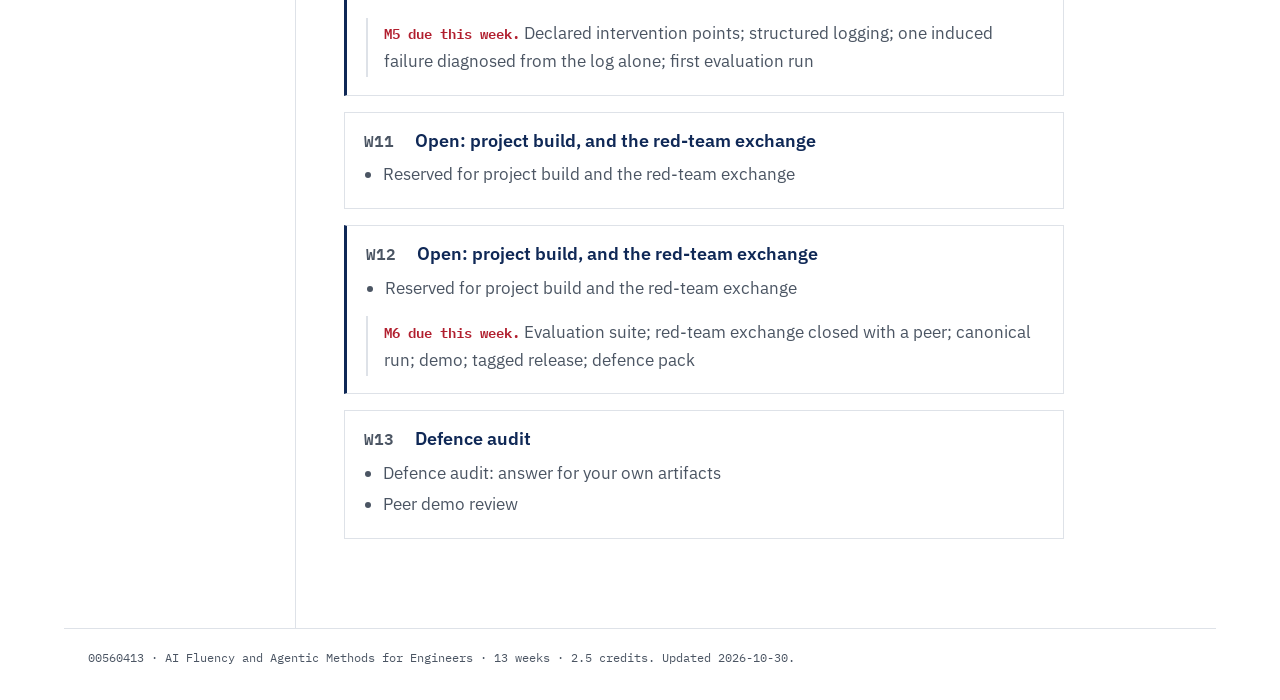
==== commit 869264dc: "Tutorials tab, friendlier Exercises page, anonymised proposal template - tutorials/index.html (new):" ====
--- a/exercises/index.html
+++ b/exercises/index.html
@@ -22,6 +22,7 @@
 <li><a href="../project/index.html">Project</a></li>
 <li><a href="../lectures/index.html">Lectures</a></li>
 <li><a href="../exercises/index.html" aria-current="page">Exercises</a></li>
+<li><a href="../tutorials/index.html">Tutorials</a></li>
 <li><a href="../resources/index.html">Resources</a></li>
 </ul></nav>
 <main id="main">
@@ -29,45 +30,101 @@
 <section id="exercises" aria-labelledby="exercises-h">
 <p class="eyebrow">Exercises</p>
 <h2 id="exercises-h">One exercise session a week</h2>
-<p>Each session is two hours and is where project work happens: a ten-minute standup, a hundred minutes on <span class="key">your own project</span>, ten minutes to commit and disclose — the <a href="../syllabus/index.html#rhythm">weekly rhythm</a> has the minutes. Weeks 11 and 12 apply no new capability; by then you are closing one out. Each week links to its deck once that deck is published.</p>
-<h3><span class="mono">W01</span> Environment and git</h3>
+<p>Each session is two hours and is where project work happens: a ten-minute standup, a hundred minutes on <span class="key">your own project</span>, ten minutes to commit and disclose — the <a href="../syllabus/index.html#rhythm">weekly rhythm</a> has the minutes. Weeks 11 and 12 apply no new capability; by then you are closing one out. Each week links to its slides, shown on the <a href="../tutorials/index.html">Tutorials</a> page, once they are published.</p>
+<nav class="week-jump" aria-label="Weeks">
+<ol>
+<li><a href="#w01"><span class="wk">W01</span> <span class="tag">Slides</span></a></li>
+<li class="ms"><a href="#w02"><span class="wk">W02</span> <span class="tag">M1 due</span></a></li>
+<li><a href="#w03"><span class="wk">W03</span></a></li>
+<li class="ms"><a href="#w04"><span class="wk">W04</span> <span class="tag">M2 due</span></a></li>
+<li><a href="#w05"><span class="wk">W05</span></a></li>
+<li class="ms"><a href="#w06"><span class="wk">W06</span> <span class="tag">M3 due</span></a></li>
+<li><a href="#w07"><span class="wk">W07</span></a></li>
+<li class="ms"><a href="#w08"><span class="wk">W08</span> <span class="tag">M4 due</span></a></li>
+<li><a href="#w09"><span class="wk">W09</span></a></li>
+<li class="ms"><a href="#w10"><span class="wk">W10</span> <span class="tag">M5 due</span></a></li>
+<li><a href="#w11"><span class="wk">W11</span></a></li>
+<li class="ms"><a href="#w12"><span class="wk">W12</span> <span class="tag">M6 due</span></a></li>
+<li><a href="#w13"><span class="wk">W13</span></a></li>
+</ol>
+</nav>
+<p class="week-jump-key">Shaded weeks have a milestone due (<span class="mono">M1</span>–<span class="mono">M6</span>). <strong>Slides</strong> marks a week whose tutorial is published.</p>
+<!-- When a week's tutorial is published: add <span class="tag">Slides</span> to its tile in the overview above, and
+     add this row at the end of its card, with NN replaced (see the template on tutorials/index.html):
+<div class="week-tut">
+<p><span class="label">Tutorial</span> <a href="../tutorials/index.html#wNN">Slides</a> · <a href="wNN/WNN-student.html">Student handout</a> · <a href="../tutorials/index.html#wNN-files">Activity files</a></p>
+<p><span class="label">Files</span> <a href="wNN/FILE"><code>FILE</code></a></p>
+</div>
+-->
+<div class="weeks">
+<article class="week" id="w01" aria-labelledby="w01-h">
+<h3 id="w01-h"><span class="mono">W01</span> Environment and git</h3>
 <ul><li>Environment installation: WSL, and the harnesses</li><li>git intro: branches, staging, commit — the basics</li></ul>
-<p>Session materials: <a href="w01/W01-slides.html">slides</a> · <a href="w01/W01-student.html">student handout</a>. Activity files: <a href="w01/setup_treasure.sh"><code>setup_treasure.sh</code></a> · <a href="w01/setup_git_quest.sh"><code>setup_git_quest.sh</code></a> · <a href="w01/project-proposal.md"><code>project-proposal.md</code></a></p>
-<h3><span class="mono">W02</span> git, GitHub, and the Setup Gate</h3>
+<div class="week-tut">
+<p><span class="label">Tutorial</span> <a href="../tutorials/index.html#w01">Slides</a> · <a href="w01/W01-student.html">Student handout</a> · <a href="../tutorials/index.html#w01-files">Activity files</a></p>
+<p><span class="label">Files</span> <a href="w01/setup_treasure.sh"><code>setup_treasure.sh</code></a> · <a href="w01/setup_git_quest.sh"><code>setup_git_quest.sh</code></a> · <a href="w01/project-proposal.md"><code>project-proposal.md</code></a></p>
+</div>
+</article>
+<article class="week ms" id="w02" aria-labelledby="w02-h">
+<h3 id="w02-h"><span class="mono">W02</span> git, GitHub, and the Setup Gate</h3>
 <ul><li>git: worktrees, merge conflicts</li><li>GitHub: clone, pull, push</li><li>Context-window management: handoff, compact/clear, reload, the context indicator</li><li>Harness intro: OpenCode, Antigravity, Claude Code, Codex</li><li>TA demo: check-sandbox.sh walked through live — what each check means, and what it cannot prove</li><li>Setup Gate: run it yourself, then answer why each check exists</li></ul>
 <aside class="callout warn"><p><strong class="label">M1 due this week.</strong> Problem statement; GitHub user registered with course staff; first merged PR</p></aside>
-<h3><span class="mono">W03</span> Wire the harness</h3>
+</article>
+<article class="week" id="w03" aria-labelledby="w03-h">
+<h3 id="w03-h"><span class="mono">W03</span> Wire the harness</h3>
 <ul><li>The harness on your repo: run the loop end to end</li><li>Skills and hooks: write one of each</li><li>Adversarial development: demo and practice</li><li>First agent-authored commit: review a diff you did not write</li></ul>
-<h3><span class="mono">W04</span> Build the wall</h3>
+</article>
+<article class="week ms" id="w04" aria-labelledby="w04-h">
+<h3 id="w04-h"><span class="mono">W04</span> Build the wall</h3>
 <ul><li>Sandboxing in practice: install the wall</li><li>Canary probe and control: prove it actually refuses</li><li>Agent env files: write yours</li><li>Induced injection: plant a hostile file, watch it get read</li></ul>
 <aside class="callout warn"><p><strong class="label">M2 due this week.</strong> First agent-authored commit</p></aside>
-<h3><span class="mono">W05</span> Your domain context pack</h3>
+</article>
+<article class="week" id="w05" aria-labelledby="w05-h">
+<h3 id="w05-h"><span class="mono">W05</span> Your domain context pack</h3>
 <ul><li>AGENTS.md: write yours</li><li>Domain glossaries: practice</li><li>One skill file: write it and test it</li><li>Retrieval bake-off: grep against embeddings, on your own corpus</li></ul>
-<h3><span class="mono">W06</span> Be grilled</h3>
+</article>
+<article class="week ms" id="w06" aria-labelledby="w06-h">
+<h3 id="w06-h"><span class="mono">W06</span> Be grilled</h3>
 <ul><li>Be grilled, smartly: let the agent interview you for 45 minutes — and do not let it write yet</li><li>Write docs/spec.md: goal, non-goals, anti-goals, boundary, success criteria</li><li>Qualify your ground against the six criteria: a table, an honest verdict per row</li><li>Pivot clinic: a ground failing criterion 4 or 6 gets a narrow, TA-approved pivot today</li></ul>
 <aside class="callout warn"><p><strong class="label">M3 due this week.</strong> Agent environment file (<code>AGENTS.md</code>); domain glossary (<code>GLOSSARY.md</code>); one written skill; written specification (<code>docs/spec.md</code>). Last chance to consider a project revision</p></aside>
-<h3><span class="mono">W07</span> Spec → failing tests → green</h3>
+</article>
+<article class="week" id="w07" aria-labelledby="w07-h">
+<h3 id="w07-h"><span class="mono">W07</span> Spec → failing tests → green</h3>
 <ul><li>Unit tests, functional tests, evals: demo and practice</li><li>Spec-derived tests: write them from docs/spec.md</li><li>Tests and CI: green on GitHub Actions</li><li>Break it on purpose: find a test that still passes when the mechanism it names is deleted</li></ul>
-<h3><span class="mono">W08</span> Your MCP server</h3>
+</article>
+<article class="week ms" id="w08" aria-labelledby="w08-h">
+<h3 id="w08-h"><span class="mono">W08</span> Your MCP server</h3>
 <ul><li>Write your MCP server</li><li>The agent calls your ground, end to end</li><li>Wrap a solver: API against MCP, measured</li><li>Hallucinated dependency drill: verify every package the agent proposes before installing it</li></ul>
 <aside class="callout warn"><p><strong class="label">M4 due this week.</strong> One real engineering tool connected and in use; specification-derived tests green in CI</p></aside>
-<h3><span class="mono">W09</span> Stand somewhere</h3>
+</article>
+<article class="week" id="w09" aria-labelledby="w09-h">
+<h3 id="w09-h"><span class="mono">W09</span> Stand somewhere</h3>
 <ul><li>Declare your intervention points, and commit them</li><li>Add JSONL logging to your loop</li><li>Induce a failure, then diagnose it from the log alone</li><li>Cost run: measure tokens and spend for one full loop</li></ul>
-<h3><span class="mono">W10</span> Build your eval, and open the red-team swap</h3>
+</article>
+<article class="week ms" id="w10" aria-labelledby="w10-h">
+<h3 id="w10-h"><span class="mono">W10</span> Build your eval, and open the red-team swap</h3>
 <ul><li>Build your eval suite</li><li>First eval run, scored</li><li>Calibrate: a reliability diagram on your own predictions</li><li>Sanity-check harness: units and magnitude assertions</li><li>Red-team swap: one assigned peer, findings filed as issues — opens here, closes in week 12</li></ul>
 <aside class="callout warn"><p><strong class="label">M5 due this week.</strong> Declared intervention points; structured logging; one induced failure diagnosed from the log alone; first evaluation run</p></aside>
-<h3><span class="mono">W11</span> Open: project build, and the red-team exchange</h3>
+</article>
+<article class="week" id="w11" aria-labelledby="w11-h">
+<h3 id="w11-h"><span class="mono">W11</span> Open: project build, and the red-team exchange</h3>
 <ul><li>Reserved for project build and the red-team exchange</li></ul>
-<h3><span class="mono">W12</span> Open: project build, and the red-team exchange</h3>
+</article>
+<article class="week ms" id="w12" aria-labelledby="w12-h">
+<h3 id="w12-h"><span class="mono">W12</span> Open: project build, and the red-team exchange</h3>
 <ul><li>Reserved for project build and the red-team exchange</li></ul>
 <aside class="callout warn"><p><strong class="label">M6 due this week.</strong> Evaluation suite; red-team exchange closed with a peer; canonical run; demo; tagged release; defence pack</p></aside>
-<h3><span class="mono">W13</span> Defence audit</h3>
+</article>
+<article class="week" id="w13" aria-labelledby="w13-h">
+<h3 id="w13-h"><span class="mono">W13</span> Defence audit</h3>
 <ul><li>Defence audit: answer for your own artifacts</li><li>Peer demo review</li></ul>
+</article>
+</div>
 </section>
 </main>
 </div>
 <footer>
-<p>00560413 · AI Fluency and Agentic Methods for Engineers · 13 weeks · 2.5 credits. Updated 2026-10-26.</p>
+<p>00560413 · AI Fluency and Agentic Methods for Engineers · 13 weeks · 2.5 credits. Updated 2026-10-30.</p>
 </footer>
 </body>
 </html>
--- a/assets/site.css
+++ b/assets/site.css
@@ -215,3 +215,89 @@
   thead{display:table-header-group}
   footer{padding:.6rem 0 0}
 }
+
+/* ---- Exercises week cards and the Tutorials page (added 2026-10-30) -----
+   Scoped to new classes only; nothing above is restyled. Same house rules:
+   hairlines and a navy left rule, not filled colour blocks. A milestone week
+   gets the panel tint and the 3px navy rule that tr.hl gives it on Schedule,
+   so the two pages mark milestones the same way. Orange stays for focus. */
+
+/* Week overview on Exercises: 13 compact tiles, 7 to a row. */
+/* It is a <nav>, so reset the site nav's rule and padding; .week-jump a outranks nav a. */
+.week-jump{margin:1.4rem 0 .5rem;padding:0;border:0}
+.week-jump ol{list-style:none;margin:0;padding:0;display:grid;grid-template-columns:repeat(7,minmax(0,1fr));gap:.4rem}
+.week-jump li{margin:0}
+.week-jump a{display:flex;flex-direction:column;justify-content:flex-start;gap:.15rem;min-height:3.4rem;padding:.45rem .55rem;
+             border:1px solid var(--hairline);text-decoration:none;font-family:var(--mono);line-height:1.2}
+.week-jump a:hover{border-color:var(--navy);text-decoration:none}
+.week-jump .wk{font-size:.9rem;font-weight:600}
+.week-jump .tag{font-size:.72rem;color:var(--body-gray)}
+.week-jump li.ms a{background:var(--panel);border-left:3px solid var(--navy)}
+.week-jump-key{font-size:.88rem;margin:0 0 1.6rem}
+
+/* One card per week. */
+.weeks{display:grid;gap:1rem}
+.week{border:1px solid var(--hairline);padding:1rem 1.2rem 1.1rem;scroll-margin-top:1rem}
+.week.ms{border-left:3px solid var(--navy)}
+.week h3{font-size:1.1rem;line-height:1.35;font-weight:600;margin:0 0 .5rem}
+.week h3 .mono{display:inline-block;min-width:2.6em;margin-right:.35rem;color:var(--body-gray)}
+.week ul{margin:0;padding-left:1.2rem;color:var(--body-gray)}
+.week li{margin:.15rem 0}
+.week .callout{margin:.9rem 0 0}
+.week-tut{margin-top:.9rem;padding-top:.7rem;border-top:1px solid var(--hairline)}
+.week-tut p{margin:.15rem 0;font-size:.95rem}
+.week-tut .label{display:inline-block;min-width:5.5rem;font-family:var(--mono);font-size:.75rem;font-weight:600;
+                 letter-spacing:.1em;text-transform:uppercase;color:var(--navy)}
+
+/* Tutorials page: a 16:9 viewer for each deck, wider than the reading measure.
+   Both the intro and the week sections are widened, so their hairlines end at the
+   same place; their paragraphs keep the measure through section>p. */
+main>section.tutorial,main>section.tutorials-intro{max-width:none}
+.tutorial .tut-covers{margin-bottom:1.2rem}
+.deck{margin:0 0 .4rem}
+.deck-frame{position:relative;aspect-ratio:16/9;width:100%;background:var(--deep-navy);border:1px solid var(--hairline)}
+.deck-frame iframe{position:absolute;inset:0;width:100%;height:100%;border:0;display:block}
+/* Focus is inside the deck's own document, which CSS cannot see from here; a few lines of
+   script on the Tutorials page set .is-focused on the frame that holds it. */
+.deck-frame:focus-within,.deck-frame.is-focused{outline:2px solid var(--orange);outline-offset:2px}
+/* The deck turns slides on the mouse wheel and on swipes, so it would trap page scrolling.
+   The page script adds .is-inert (pointer events pass to a cover) until the reader clicks
+   or tabs into the deck, and puts it back when the pointer leaves or focus moves on.
+   Without the script none of this applies and the frame behaves as a plain iframe. */
+.deck-frame.is-inert iframe{pointer-events:none}
+.deck-cover{display:none}
+.deck-frame.is-inert .deck-cover{display:flex;position:absolute;inset:0;align-items:flex-end;justify-content:flex-end;
+  padding:.6rem;cursor:pointer;background:transparent}
+.deck-cover span{font-family:var(--mono);font-size:.75rem;font-weight:600;line-height:1.3;padding:.3rem .6rem;
+  background:var(--navy);color:var(--white);border:1px solid var(--white)}
+.tut-actions{list-style:none;margin:1.1rem 0 1.8rem;padding:0;display:flex;flex-wrap:wrap;gap:.6rem}
+.tut-actions li{margin:0}
+.btn{display:inline-block;font-family:var(--mono);font-size:.85rem;font-weight:600;line-height:1.3;
+     padding:.55rem .9rem;border:1px solid var(--navy);color:var(--navy);text-decoration:none}
+.btn:hover{background:var(--panel);text-decoration:none}
+.btn.primary{border-width:2px;padding:calc(.55rem - 1px) calc(.9rem - 1px)}
+.tutorial h3{font-size:1.05rem;font-weight:600;margin:0 0 .5rem;scroll-margin-top:1rem}
+.tut-files{list-style:none;margin:0 0 1rem;padding:0;max-width:var(--measure)}
+.tut-files li{display:flex;flex-wrap:wrap;align-items:baseline;gap:.2rem 1rem;padding:.5rem 0;border-bottom:1px solid var(--hairline)}
+.tut-files li:first-child{border-top:1px solid var(--hairline)}
+.tut-files a{flex:0 0 13rem}
+.tut-files span{flex:1 1 14rem;font-size:.93rem;color:var(--body-gray)}
+/* Keep a file name whole: project-proposal.md must not break at its hyphen. */
+.week-tut code,.tut-files code{white-space:nowrap}
+
+/* The Tutorials entry makes nine nav items; a slightly tighter gap keeps the phone nav
+   to two rows at 390 px, as it was with eight. */
+@media (max-width:52rem){
+  nav ul{column-gap:1rem}
+}
+@media (max-width:30rem){
+  .week-jump ol{grid-template-columns:repeat(4,minmax(0,1fr))}
+  .week{padding:.9rem 1rem 1rem}
+  .week-tut .label{display:block;min-width:0}
+  .tut-files a{flex-basis:auto}
+}
+@media print{
+  .week-jump,.deck,.tut-actions{display:none}
+  .week{border:0;border-top:1px solid var(--hairline);padding:.6rem 0;break-inside:avoid}
+  .week.ms{border-left:3px solid #000;padding-left:.6rem}
+}
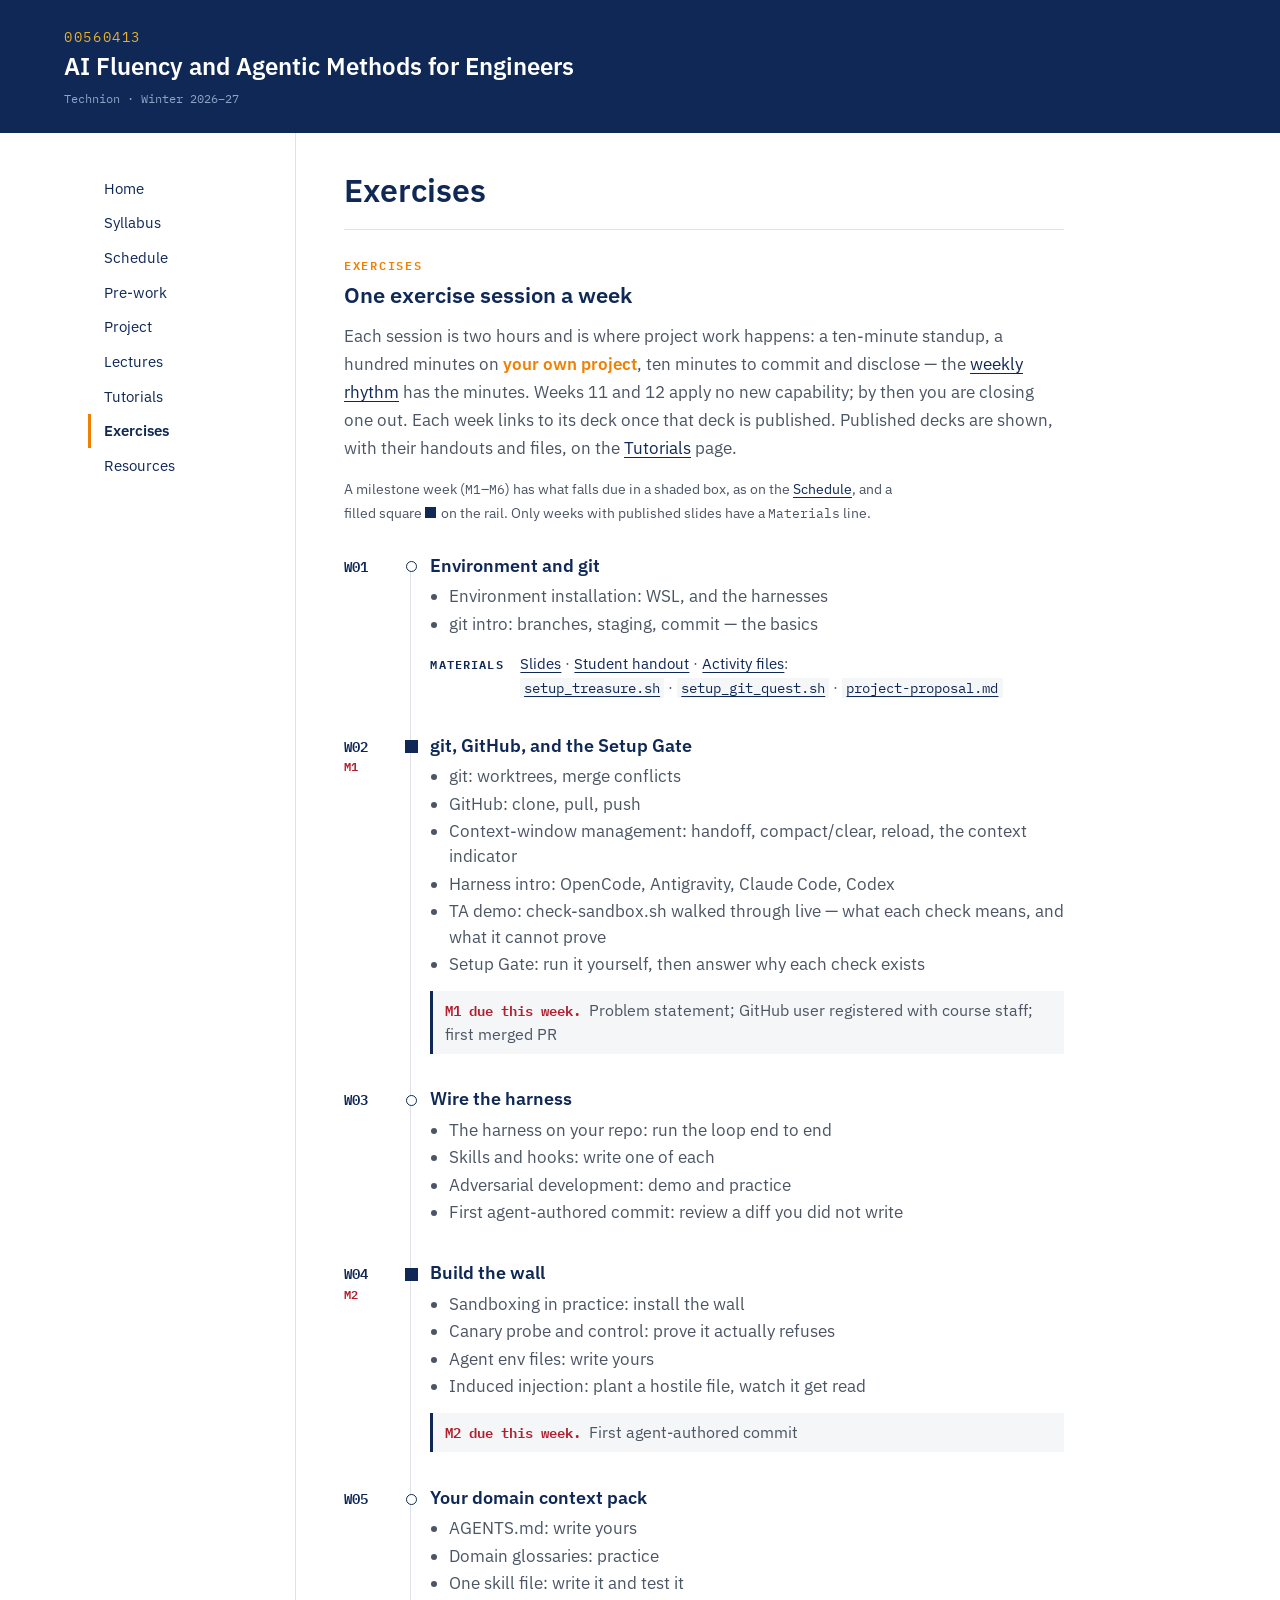
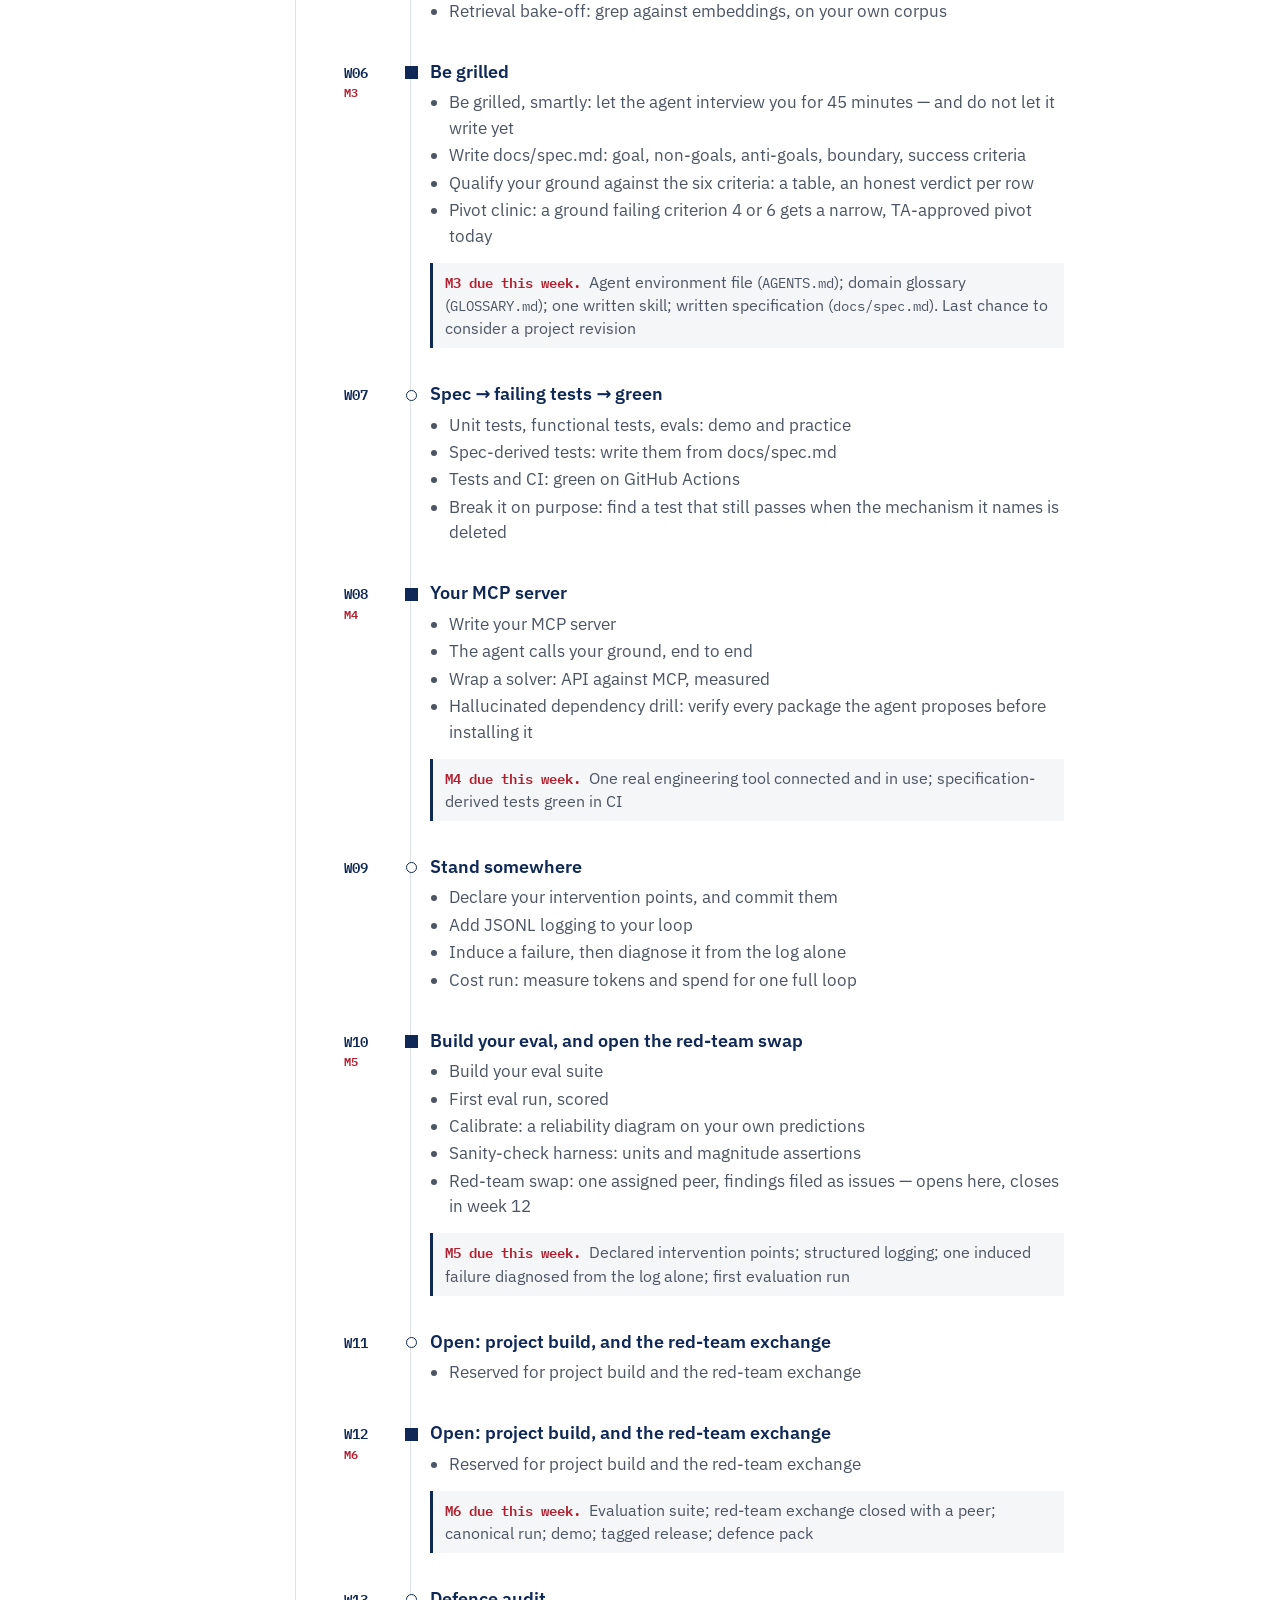
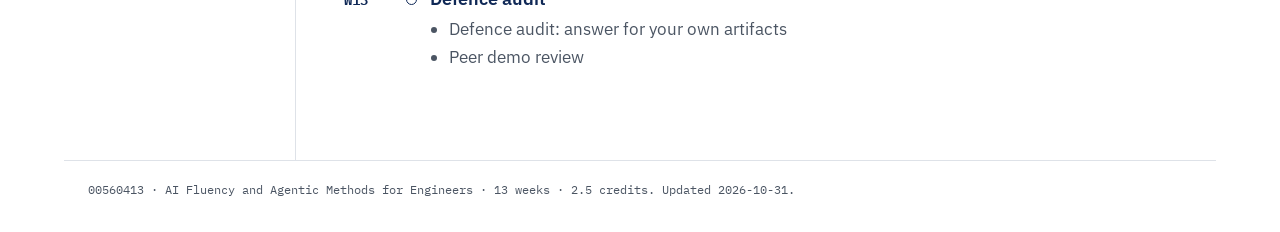
==== commit 7e41e34b: "Exercises as one timeline, Tutorials above Exercises, phone deck card, favicon - exercises/index.htm" ====
--- a/exercises/index.html
+++ b/exercises/index.html
@@ -5,6 +5,8 @@
 <meta name="viewport" content="width=device-width, initial-scale=1">
 <title>Exercises · 00560413 AI Fluency and Agentic Methods for Engineers</title>
 <link rel="stylesheet" href="../assets/site.css">
+<link rel="icon" href="../assets/favicon.png" type="image/png" sizes="32x32">
+<link rel="icon" href="../assets/favicon.svg" type="image/svg+xml">
 </head>
 <body>
 <a class="skip" href="#main">Skip to content</a>
@@ -21,110 +23,114 @@
 <li><a href="../prework/index.html">Pre-work</a></li>
 <li><a href="../project/index.html">Project</a></li>
 <li><a href="../lectures/index.html">Lectures</a></li>
+<li><a href="../tutorials/index.html">Tutorials</a></li>
 <li><a href="../exercises/index.html" aria-current="page">Exercises</a></li>
-<li><a href="../tutorials/index.html">Tutorials</a></li>
 <li><a href="../resources/index.html">Resources</a></li>
 </ul></nav>
 <main id="main">
 <h1>Exercises</h1>
-<section id="exercises" aria-labelledby="exercises-h">
+<section id="exercises" class="tl-section" aria-labelledby="exercises-h">
 <p class="eyebrow">Exercises</p>
 <h2 id="exercises-h">One exercise session a week</h2>
-<p>Each session is two hours and is where project work happens: a ten-minute standup, a hundred minutes on <span class="key">your own project</span>, ten minutes to commit and disclose — the <a href="../syllabus/index.html#rhythm">weekly rhythm</a> has the minutes. Weeks 11 and 12 apply no new capability; by then you are closing one out. Each week links to its slides, shown on the <a href="../tutorials/index.html">Tutorials</a> page, once they are published.</p>
-<nav class="week-jump" aria-label="Weeks">
-<ol>
-<li><a href="#w01"><span class="wk">W01</span> <span class="tag">Slides</span></a></li>
-<li class="ms"><a href="#w02"><span class="wk">W02</span> <span class="tag">M1 due</span></a></li>
-<li><a href="#w03"><span class="wk">W03</span></a></li>
-<li class="ms"><a href="#w04"><span class="wk">W04</span> <span class="tag">M2 due</span></a></li>
-<li><a href="#w05"><span class="wk">W05</span></a></li>
-<li class="ms"><a href="#w06"><span class="wk">W06</span> <span class="tag">M3 due</span></a></li>
-<li><a href="#w07"><span class="wk">W07</span></a></li>
-<li class="ms"><a href="#w08"><span class="wk">W08</span> <span class="tag">M4 due</span></a></li>
-<li><a href="#w09"><span class="wk">W09</span></a></li>
-<li class="ms"><a href="#w10"><span class="wk">W10</span> <span class="tag">M5 due</span></a></li>
-<li><a href="#w11"><span class="wk">W11</span></a></li>
-<li class="ms"><a href="#w12"><span class="wk">W12</span> <span class="tag">M6 due</span></a></li>
-<li><a href="#w13"><span class="wk">W13</span></a></li>
-</ol>
-</nav>
-<p class="week-jump-key">Shaded weeks have a milestone due (<span class="mono">M1</span>–<span class="mono">M6</span>). <strong>Slides</strong> marks a week whose tutorial is published.</p>
-<!-- When a week's tutorial is published: add <span class="tag">Slides</span> to its tile in the overview above, and
-     add this row at the end of its card, with NN replaced (see the template on tutorials/index.html):
-<div class="week-tut">
-<p><span class="label">Tutorial</span> <a href="../tutorials/index.html#wNN">Slides</a> · <a href="wNN/WNN-student.html">Student handout</a> · <a href="../tutorials/index.html#wNN-files">Activity files</a></p>
-<p><span class="label">Files</span> <a href="wNN/FILE"><code>FILE</code></a></p>
-</div>
--->
-<div class="weeks">
-<article class="week" id="w01" aria-labelledby="w01-h">
+<p>Each session is two hours and is where project work happens: a ten-minute standup, a hundred minutes on <span class="key">your own project</span>, ten minutes to commit and disclose — the <a href="../syllabus/index.html#rhythm">weekly rhythm</a> has the minutes. Weeks 11 and 12 apply no new capability; by then you are closing one out. Each week links to its deck once that deck is published. Published decks are shown, with their handouts and files, on the <a href="../tutorials/index.html">Tutorials</a> page.</p>
+<p class="tl-key">A milestone week (<span class="mono">M1</span>–<span class="mono">M6</span>) has what falls due in a shaded box, as on the <a href="../schedule/index.html">Schedule</a><span class="tl-key-marks">, and a filled square <span class="tl-key-sq" aria-hidden="true"></span>on the rail</span>. Only weeks with published slides have a <span class="mono">Materials</span> line.</p>
+<!-- When a week's tutorial is published, add its Materials line as the last thing in its <article>, with NN replaced
+     (see the template on tutorials/index.html):
+<p class="tl-mat"><span class="label">Materials</span> <a href="../tutorials/index.html#wNN">Slides</a> · <a href="wNN/WNN-student.html">Student handout</a> · <a href="../tutorials/index.html#wNN-files">Activity files</a>:<br><a href="wNN/FILE"><code>FILE</code></a></p>
+     A milestone week has class "ms" on its <li>, class="tl-tag" data-ms="Mn" on its <h3> (the CSS draws the Mn
+     tag from it), and its milestone box (aside class="tl-due") after the list, before the Materials line. -->
+<ol class="tl">
+<li class="tl-week" id="w01">
+<article aria-labelledby="w01-h">
 <h3 id="w01-h"><span class="mono">W01</span> Environment and git</h3>
 <ul><li>Environment installation: WSL, and the harnesses</li><li>git intro: branches, staging, commit — the basics</li></ul>
-<div class="week-tut">
-<p><span class="label">Tutorial</span> <a href="../tutorials/index.html#w01">Slides</a> · <a href="w01/W01-student.html">Student handout</a> · <a href="../tutorials/index.html#w01-files">Activity files</a></p>
-<p><span class="label">Files</span> <a href="w01/setup_treasure.sh"><code>setup_treasure.sh</code></a> · <a href="w01/setup_git_quest.sh"><code>setup_git_quest.sh</code></a> · <a href="w01/project-proposal.md"><code>project-proposal.md</code></a></p>
-</div>
+<p class="tl-mat"><span class="label">Materials</span> <a href="../tutorials/index.html#w01">Slides</a> · <a href="w01/W01-student.html">Student handout</a> · <a href="../tutorials/index.html#w01-files">Activity files</a>:<br><a href="w01/setup_treasure.sh"><code>setup_treasure.sh</code></a> · <a href="w01/setup_git_quest.sh"><code>setup_git_quest.sh</code></a> · <a href="w01/project-proposal.md"><code>project-proposal.md</code></a></p>
 </article>
-<article class="week ms" id="w02" aria-labelledby="w02-h">
-<h3 id="w02-h"><span class="mono">W02</span> git, GitHub, and the Setup Gate</h3>
+</li>
+<li class="tl-week ms" id="w02">
+<article aria-labelledby="w02-h">
+<h3 id="w02-h" class="tl-tag" data-ms="M1"><span class="mono">W02</span> git, GitHub, and the Setup Gate</h3>
 <ul><li>git: worktrees, merge conflicts</li><li>GitHub: clone, pull, push</li><li>Context-window management: handoff, compact/clear, reload, the context indicator</li><li>Harness intro: OpenCode, Antigravity, Claude Code, Codex</li><li>TA demo: check-sandbox.sh walked through live — what each check means, and what it cannot prove</li><li>Setup Gate: run it yourself, then answer why each check exists</li></ul>
-<aside class="callout warn"><p><strong class="label">M1 due this week.</strong> Problem statement; GitHub user registered with course staff; first merged PR</p></aside>
+<aside class="tl-due"><p><strong class="label">M1 due this week.</strong> Problem statement; GitHub user registered with course staff; first merged PR</p></aside>
 </article>
-<article class="week" id="w03" aria-labelledby="w03-h">
+</li>
+<li class="tl-week" id="w03">
+<article aria-labelledby="w03-h">
 <h3 id="w03-h"><span class="mono">W03</span> Wire the harness</h3>
 <ul><li>The harness on your repo: run the loop end to end</li><li>Skills and hooks: write one of each</li><li>Adversarial development: demo and practice</li><li>First agent-authored commit: review a diff you did not write</li></ul>
 </article>
-<article class="week ms" id="w04" aria-labelledby="w04-h">
-<h3 id="w04-h"><span class="mono">W04</span> Build the wall</h3>
+</li>
+<li class="tl-week ms" id="w04">
+<article aria-labelledby="w04-h">
+<h3 id="w04-h" class="tl-tag" data-ms="M2"><span class="mono">W04</span> Build the wall</h3>
 <ul><li>Sandboxing in practice: install the wall</li><li>Canary probe and control: prove it actually refuses</li><li>Agent env files: write yours</li><li>Induced injection: plant a hostile file, watch it get read</li></ul>
-<aside class="callout warn"><p><strong class="label">M2 due this week.</strong> First agent-authored commit</p></aside>
+<aside class="tl-due"><p><strong class="label">M2 due this week.</strong> First agent-authored commit</p></aside>
 </article>
-<article class="week" id="w05" aria-labelledby="w05-h">
+</li>
+<li class="tl-week" id="w05">
+<article aria-labelledby="w05-h">
 <h3 id="w05-h"><span class="mono">W05</span> Your domain context pack</h3>
 <ul><li>AGENTS.md: write yours</li><li>Domain glossaries: practice</li><li>One skill file: write it and test it</li><li>Retrieval bake-off: grep against embeddings, on your own corpus</li></ul>
 </article>
-<article class="week ms" id="w06" aria-labelledby="w06-h">
-<h3 id="w06-h"><span class="mono">W06</span> Be grilled</h3>
+</li>
+<li class="tl-week ms" id="w06">
+<article aria-labelledby="w06-h">
+<h3 id="w06-h" class="tl-tag" data-ms="M3"><span class="mono">W06</span> Be grilled</h3>
 <ul><li>Be grilled, smartly: let the agent interview you for 45 minutes — and do not let it write yet</li><li>Write docs/spec.md: goal, non-goals, anti-goals, boundary, success criteria</li><li>Qualify your ground against the six criteria: a table, an honest verdict per row</li><li>Pivot clinic: a ground failing criterion 4 or 6 gets a narrow, TA-approved pivot today</li></ul>
-<aside class="callout warn"><p><strong class="label">M3 due this week.</strong> Agent environment file (<code>AGENTS.md</code>); domain glossary (<code>GLOSSARY.md</code>); one written skill; written specification (<code>docs/spec.md</code>). Last chance to consider a project revision</p></aside>
+<aside class="tl-due"><p><strong class="label">M3 due this week.</strong> Agent environment file (<code>AGENTS.md</code>); domain glossary (<code>GLOSSARY.md</code>); one written skill; written specification (<code>docs/spec.md</code>). Last chance to consider a project revision</p></aside>
 </article>
-<article class="week" id="w07" aria-labelledby="w07-h">
+</li>
+<li class="tl-week" id="w07">
+<article aria-labelledby="w07-h">
 <h3 id="w07-h"><span class="mono">W07</span> Spec → failing tests → green</h3>
 <ul><li>Unit tests, functional tests, evals: demo and practice</li><li>Spec-derived tests: write them from docs/spec.md</li><li>Tests and CI: green on GitHub Actions</li><li>Break it on purpose: find a test that still passes when the mechanism it names is deleted</li></ul>
 </article>
-<article class="week ms" id="w08" aria-labelledby="w08-h">
-<h3 id="w08-h"><span class="mono">W08</span> Your MCP server</h3>
+</li>
+<li class="tl-week ms" id="w08">
+<article aria-labelledby="w08-h">
+<h3 id="w08-h" class="tl-tag" data-ms="M4"><span class="mono">W08</span> Your MCP server</h3>
 <ul><li>Write your MCP server</li><li>The agent calls your ground, end to end</li><li>Wrap a solver: API against MCP, measured</li><li>Hallucinated dependency drill: verify every package the agent proposes before installing it</li></ul>
-<aside class="callout warn"><p><strong class="label">M4 due this week.</strong> One real engineering tool connected and in use; specification-derived tests green in CI</p></aside>
+<aside class="tl-due"><p><strong class="label">M4 due this week.</strong> One real engineering tool connected and in use; specification-derived tests green in CI</p></aside>
 </article>
-<article class="week" id="w09" aria-labelledby="w09-h">
+</li>
+<li class="tl-week" id="w09">
+<article aria-labelledby="w09-h">
 <h3 id="w09-h"><span class="mono">W09</span> Stand somewhere</h3>
 <ul><li>Declare your intervention points, and commit them</li><li>Add JSONL logging to your loop</li><li>Induce a failure, then diagnose it from the log alone</li><li>Cost run: measure tokens and spend for one full loop</li></ul>
 </article>
-<article class="week ms" id="w10" aria-labelledby="w10-h">
-<h3 id="w10-h"><span class="mono">W10</span> Build your eval, and open the red-team swap</h3>
+</li>
+<li class="tl-week ms" id="w10">
+<article aria-labelledby="w10-h">
+<h3 id="w10-h" class="tl-tag" data-ms="M5"><span class="mono">W10</span> Build your eval, and open the red-team swap</h3>
 <ul><li>Build your eval suite</li><li>First eval run, scored</li><li>Calibrate: a reliability diagram on your own predictions</li><li>Sanity-check harness: units and magnitude assertions</li><li>Red-team swap: one assigned peer, findings filed as issues — opens here, closes in week 12</li></ul>
-<aside class="callout warn"><p><strong class="label">M5 due this week.</strong> Declared intervention points; structured logging; one induced failure diagnosed from the log alone; first evaluation run</p></aside>
+<aside class="tl-due"><p><strong class="label">M5 due this week.</strong> Declared intervention points; structured logging; one induced failure diagnosed from the log alone; first evaluation run</p></aside>
 </article>
-<article class="week" id="w11" aria-labelledby="w11-h">
+</li>
+<li class="tl-week" id="w11">
+<article aria-labelledby="w11-h">
 <h3 id="w11-h"><span class="mono">W11</span> Open: project build, and the red-team exchange</h3>
 <ul><li>Reserved for project build and the red-team exchange</li></ul>
 </article>
-<article class="week ms" id="w12" aria-labelledby="w12-h">
-<h3 id="w12-h"><span class="mono">W12</span> Open: project build, and the red-team exchange</h3>
+</li>
+<li class="tl-week ms" id="w12">
+<article aria-labelledby="w12-h">
+<h3 id="w12-h" class="tl-tag" data-ms="M6"><span class="mono">W12</span> Open: project build, and the red-team exchange</h3>
 <ul><li>Reserved for project build and the red-team exchange</li></ul>
-<aside class="callout warn"><p><strong class="label">M6 due this week.</strong> Evaluation suite; red-team exchange closed with a peer; canonical run; demo; tagged release; defence pack</p></aside>
+<aside class="tl-due"><p><strong class="label">M6 due this week.</strong> Evaluation suite; red-team exchange closed with a peer; canonical run; demo; tagged release; defence pack</p></aside>
 </article>
-<article class="week" id="w13" aria-labelledby="w13-h">
+</li>
+<li class="tl-week" id="w13">
+<article aria-labelledby="w13-h">
 <h3 id="w13-h"><span class="mono">W13</span> Defence audit</h3>
 <ul><li>Defence audit: answer for your own artifacts</li><li>Peer demo review</li></ul>
 </article>
-</div>
+</li>
+</ol>
 </section>
 </main>
 </div>
 <footer>
-<p>00560413 · AI Fluency and Agentic Methods for Engineers · 13 weeks · 2.5 credits. Updated 2026-10-30.</p>
+<p>00560413 · AI Fluency and Agentic Methods for Engineers · 13 weeks · 2.5 credits. Updated 2026-10-31.</p>
 </footer>
 </body>
 </html>
--- a/assets/site.css
+++ b/assets/site.css
@@ -216,38 +216,11 @@
   footer{padding:.6rem 0 0}
 }
 
-/* ---- Exercises week cards and the Tutorials page (added 2026-10-30) -----
+/* ---- Tutorials page (added 2026-10-30) ----------------------------------
    Scoped to new classes only; nothing above is restyled. Same house rules:
-   hairlines and a navy left rule, not filled colour blocks. A milestone week
-   gets the panel tint and the 3px navy rule that tr.hl gives it on Schedule,
-   so the two pages mark milestones the same way. Orange stays for focus. */
-
-/* Week overview on Exercises: 13 compact tiles, 7 to a row. */
-/* It is a <nav>, so reset the site nav's rule and padding; .week-jump a outranks nav a. */
-.week-jump{margin:1.4rem 0 .5rem;padding:0;border:0}
-.week-jump ol{list-style:none;margin:0;padding:0;display:grid;grid-template-columns:repeat(7,minmax(0,1fr));gap:.4rem}
-.week-jump li{margin:0}
-.week-jump a{display:flex;flex-direction:column;justify-content:flex-start;gap:.15rem;min-height:3.4rem;padding:.45rem .55rem;
-             border:1px solid var(--hairline);text-decoration:none;font-family:var(--mono);line-height:1.2}
-.week-jump a:hover{border-color:var(--navy);text-decoration:none}
-.week-jump .wk{font-size:.9rem;font-weight:600}
-.week-jump .tag{font-size:.72rem;color:var(--body-gray)}
-.week-jump li.ms a{background:var(--panel);border-left:3px solid var(--navy)}
-.week-jump-key{font-size:.88rem;margin:0 0 1.6rem}
-
-/* One card per week. */
-.weeks{display:grid;gap:1rem}
-.week{border:1px solid var(--hairline);padding:1rem 1.2rem 1.1rem;scroll-margin-top:1rem}
-.week.ms{border-left:3px solid var(--navy)}
-.week h3{font-size:1.1rem;line-height:1.35;font-weight:600;margin:0 0 .5rem}
-.week h3 .mono{display:inline-block;min-width:2.6em;margin-right:.35rem;color:var(--body-gray)}
-.week ul{margin:0;padding-left:1.2rem;color:var(--body-gray)}
-.week li{margin:.15rem 0}
-.week .callout{margin:.9rem 0 0}
-.week-tut{margin-top:.9rem;padding-top:.7rem;border-top:1px solid var(--hairline)}
-.week-tut p{margin:.15rem 0;font-size:.95rem}
-.week-tut .label{display:inline-block;min-width:5.5rem;font-family:var(--mono);font-size:.75rem;font-weight:600;
-                 letter-spacing:.1em;text-transform:uppercase;color:var(--navy)}
+   hairlines and a navy rule, not filled colour blocks. Orange stays for focus.
+   (The Exercises week cards that shared this section were replaced on
+   2026-10-31 by the timeline at the end of this file.) */
 
 /* Tutorials page: a 16:9 viewer for each deck, wider than the reading measure.
    Both the intro and the week sections are widened, so their hairlines end at the
@@ -283,7 +256,7 @@
 .tut-files a{flex:0 0 13rem}
 .tut-files span{flex:1 1 14rem;font-size:.93rem;color:var(--body-gray)}
 /* Keep a file name whole: project-proposal.md must not break at its hyphen. */
-.week-tut code,.tut-files code{white-space:nowrap}
+.tut-files code{white-space:nowrap}
 
 /* The Tutorials entry makes nine nav items; a slightly tighter gap keeps the phone nav
    to two rows at 390 px, as it was with eight. */
@@ -291,13 +264,99 @@
   nav ul{column-gap:1rem}
 }
 @media (max-width:30rem){
-  .week-jump ol{grid-template-columns:repeat(4,minmax(0,1fr))}
-  .week{padding:.9rem 1rem 1rem}
-  .week-tut .label{display:block;min-width:0}
   .tut-files a{flex-basis:auto}
 }
 @media print{
-  .week-jump,.deck,.tut-actions{display:none}
-  .week{border:0;border-top:1px solid var(--hairline);padding:.6rem 0;break-inside:avoid}
-  .week.ms{border-left:3px solid #000;padding-left:.6rem}
-}
+  .deck,.tut-actions{display:none}
+}
+
+/* ---- Exercises timeline (2026-10-31) -------------------------------------
+   Replaces the overview grid and the week cards. The thirteen weeks are one
+   column: on the left a narrow rail with the week number and a marker on a
+   hairline (an open circle for a week, a filled square for a milestone week,
+   and the milestone number under it); the week's content to its right. The
+   rail is the overview, so there is no second list of weeks. A milestone is
+   marked as Schedule marks it (tr.hl): the panel tint and a 3px navy rule,
+   here on the one box that holds the milestone line, whose label keeps the
+   crimson that callout.warn gave it. The week number and the milestone tag
+   belong to the h3 and are only positioned into the rail, so a screen
+   reader hears "W02 git, GitHub, and the Setup Gate". On a phone the rail
+   goes and both sit inline in the heading, to give the lists their width. */
+.tl-section{--tl-num:3.3rem;--tl-line:4.15rem;--tl-body:5.4rem;--tl-h:1.12rem;--tl-lh:1.35}
+.tl-key{font-size:.88rem;margin:0 0 1.8rem}
+.tl-key-sq{display:inline-block;vertical-align:-.05em;margin-right:.3rem;width:11px;height:11px;
+  border:1.5px solid var(--navy);background:var(--navy)}
+.tl{list-style:none;margin:0;padding:0}
+.tl-week{position:relative;margin:0;padding:0 0 2.1rem var(--tl-body);scroll-margin-top:1rem}
+.tl-week:last-child{padding-bottom:0}
+/* The rail: a hairline from this week's marker down to the next one. */
+.tl-week::after{content:"";position:absolute;left:var(--tl-line);top:calc(var(--tl-h) * var(--tl-lh) / 2);
+  bottom:calc(var(--tl-h) * var(--tl-lh) / -2);border-left:1px solid var(--hairline)}
+.tl-week:last-child::after{display:none}
+/* The marker: an open circle for a week, a filled square for a milestone week. */
+.tl-week::before{content:"";position:absolute;z-index:1;width:9px;height:9px;left:calc(var(--tl-line) - 4px);
+  top:calc(var(--tl-h) * var(--tl-lh) / 2 - 4.5px);border:1.5px solid var(--navy);border-radius:50%;background:var(--white)}
+.tl-week.ms::before{width:11px;height:11px;left:calc(var(--tl-line) - 5px);top:calc(var(--tl-h) * var(--tl-lh) / 2 - 5.5px);
+  border-radius:0;background:var(--navy)}
+.tl-week h3{font-size:var(--tl-h);line-height:var(--tl-lh);font-weight:600;margin:0 0 .4rem}
+.tl-week h3 .mono{position:absolute;left:0;top:0;width:var(--tl-num);font-size:.85rem;font-weight:600;
+  line-height:calc(var(--tl-h) * var(--tl-lh));color:var(--navy)}
+/* The milestone tag is generated from data-ms on the h3, so the heading's own text stays exactly the
+   week title; the "/ ''" form keeps the tag out of what a screen reader announces (the shaded box
+   under the list says "M1 due this week." in words). Browsers without that form use the first line. */
+.tl-tag::after{content:attr(data-ms);content:attr(data-ms) / "";position:absolute;left:0;top:calc(var(--tl-h) * var(--tl-lh) + .1rem);
+  font-family:var(--mono);font-size:.72rem;font-weight:600;line-height:1.3;letter-spacing:.04em;color:var(--crimson)}
+.tl-week ul{margin:0;padding-left:1.15rem;list-style:disc;line-height:1.5;color:var(--body-gray)}
+.tl-week li{margin:.12rem 0}
+.tl-due{margin:.85rem 0 0;padding:.5rem .8rem .5rem .75rem;background:var(--panel);border-left:3px solid var(--navy)}
+.tl-due p{margin:0;font-size:.97rem;line-height:1.5}
+/* Code in the shaded box drops its chip: on the panel tint the chip's padding read as stray spaces, "( AGENTS.md )". The mono face still marks it. */
+.tl-due code{background:none;padding:0}
+.tl-due .label{font-family:var(--mono);font-size:.85rem;color:var(--crimson);margin-right:.2rem}
+/* A hanging label: the links, and the file list on its own line, start at one indent. */
+.tl-mat{margin:.85rem 0 0;padding-left:5.6rem;font-size:.95rem;line-height:1.6}
+.tl-mat .label{display:inline-block;width:5.6rem;margin-left:-5.6rem;margin-right:-.225rem;font-family:var(--mono);font-size:.72rem;font-weight:600;
+  letter-spacing:.1em;text-transform:uppercase;color:var(--navy)}
+/* Keep a file name whole: project-proposal.md must not break at its hyphen. */
+.tl-mat code{white-space:nowrap}
+@media (max-width:30rem){
+  .tl-key-marks{display:none}
+  .tl-week{padding:1rem 0 1.3rem;border-top:1px solid var(--hairline)}
+  .tl-week:last-child{padding-bottom:0}
+  .tl-week::before,.tl-week::after{display:none}
+  .tl-week h3 .mono{position:static;display:inline;width:auto;margin-right:.35rem;line-height:inherit}
+  .tl-tag::after{position:static;display:inline-block;margin-left:.45rem;font-size:.75rem;line-height:1}
+  .tl-due{padding:.5rem .65rem}
+  .tl-mat{padding-left:0}
+  .tl-mat .label{display:block;width:auto;margin:0}
+}
+@media print{
+  .tl-key{display:none}
+  .tl-week{break-inside:avoid;padding-bottom:1rem}
+  .tl-due{background:none;border-left-color:#000}
+}
+
+/* ---- Tutorials on a phone (2026-10-31) -----------------------------------
+   Below 600 px a 16:9 frame is too small to read slides in, so the frame is
+   replaced by a still of the deck's title slide that opens the deck in the
+   whole window. Pure CSS: both are in the page, the width picks one. */
+.deck-still{display:none}
+@media (max-width:37.5rem){
+  .deck-frame{display:none}
+  .deck-still{display:block;position:relative;border:1px solid var(--hairline);text-decoration:none;line-height:0}
+  .deck-still img{display:block;width:100%;height:auto}
+  .deck-still-cta{position:absolute;right:.6rem;bottom:.6rem;font-family:var(--mono);font-size:.85rem;font-weight:600;
+    line-height:1.3;padding:.45rem .75rem;background:var(--navy);color:var(--white);border:1px solid var(--white)}
+  .deck-still:hover .deck-still-cta{text-decoration:underline}
+  /* The still already opens the deck full screen; one link to it, not two in a row. */
+  .tut-actions li:has(>.btn.primary){display:none}
+}
+
+/* ---- Home page band at mid widths (2026-10-31) ---------------------------
+   .band bleeds 3rem past main on both sides. Below about 76.5rem the right
+   side has only the layout's 1.5rem gutter (plus a scrollbar's width of
+   margin), so a 3rem bleed made the page scroll sideways (24 px at 1024 px).
+   Here the band stops at the edge of the layout instead. */
+@media screen and (max-width:76.5rem){
+  .band{margin-right:-1.5rem}
+}
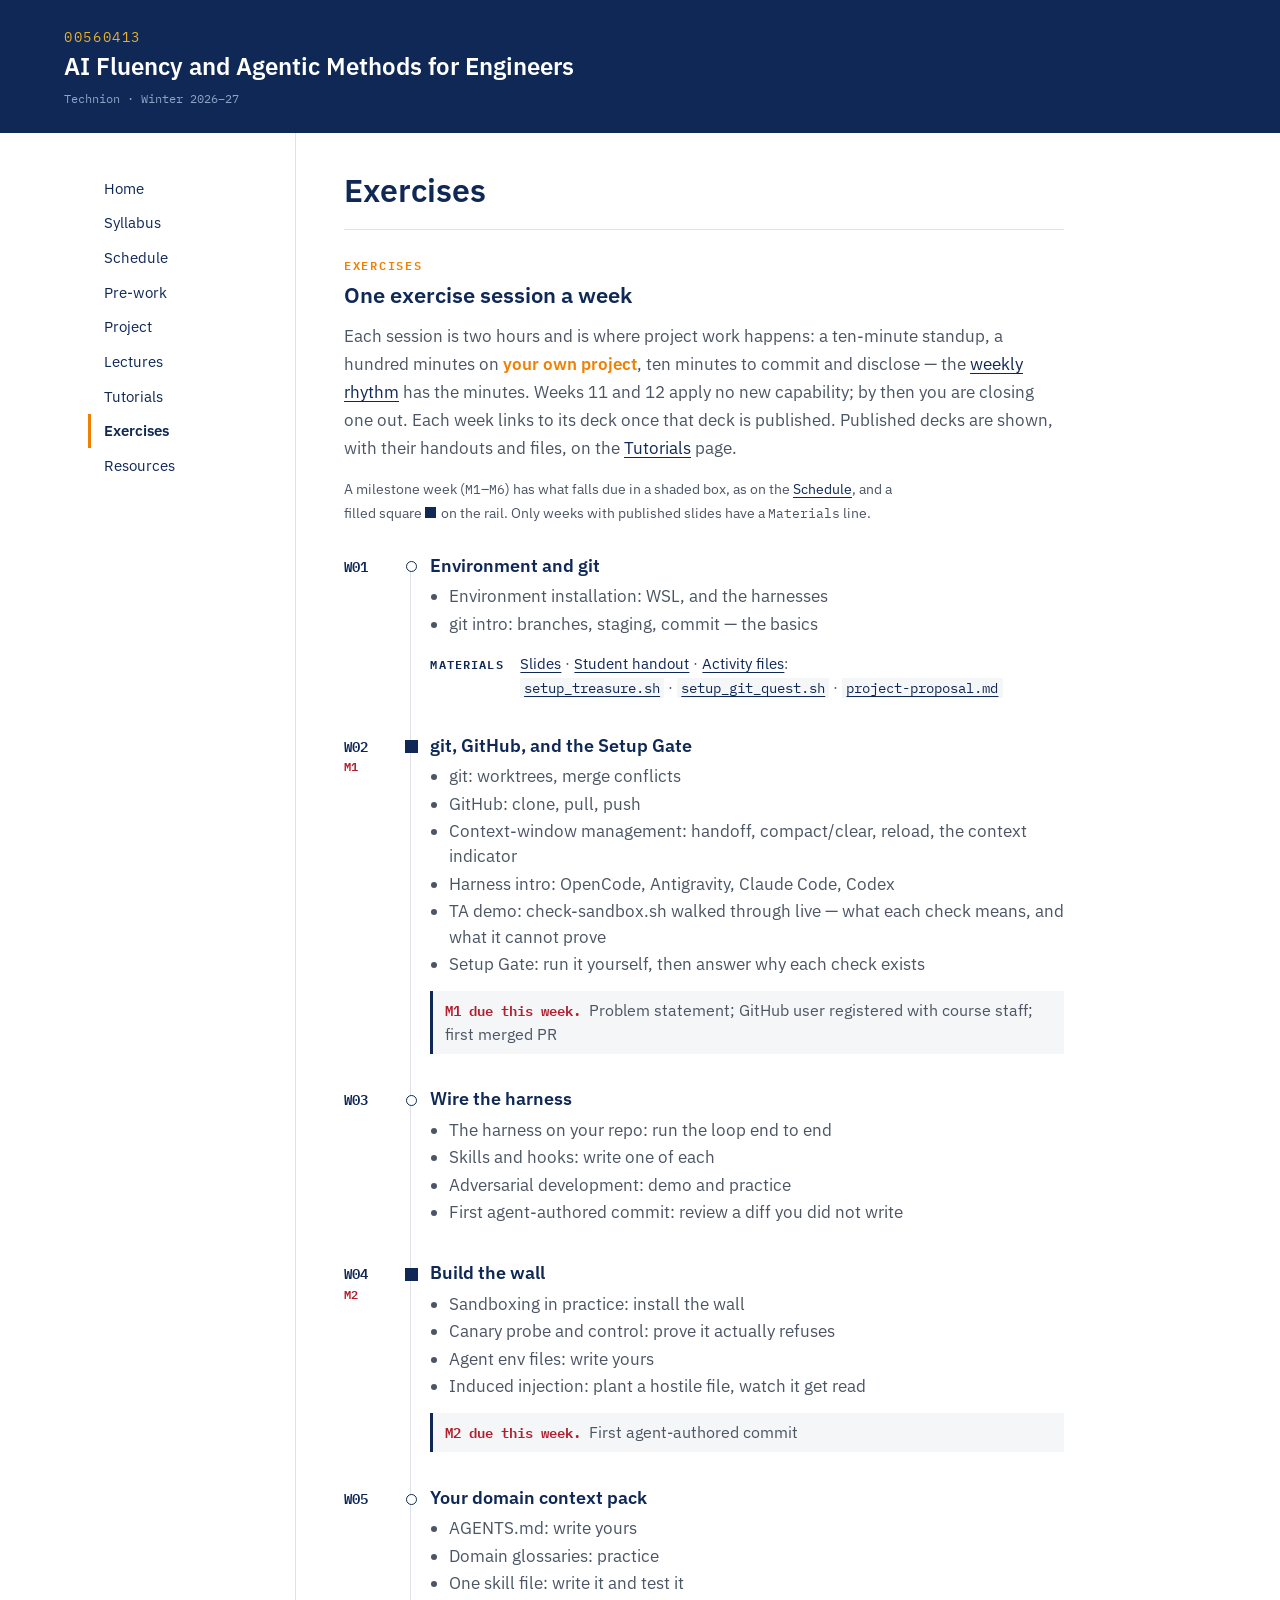
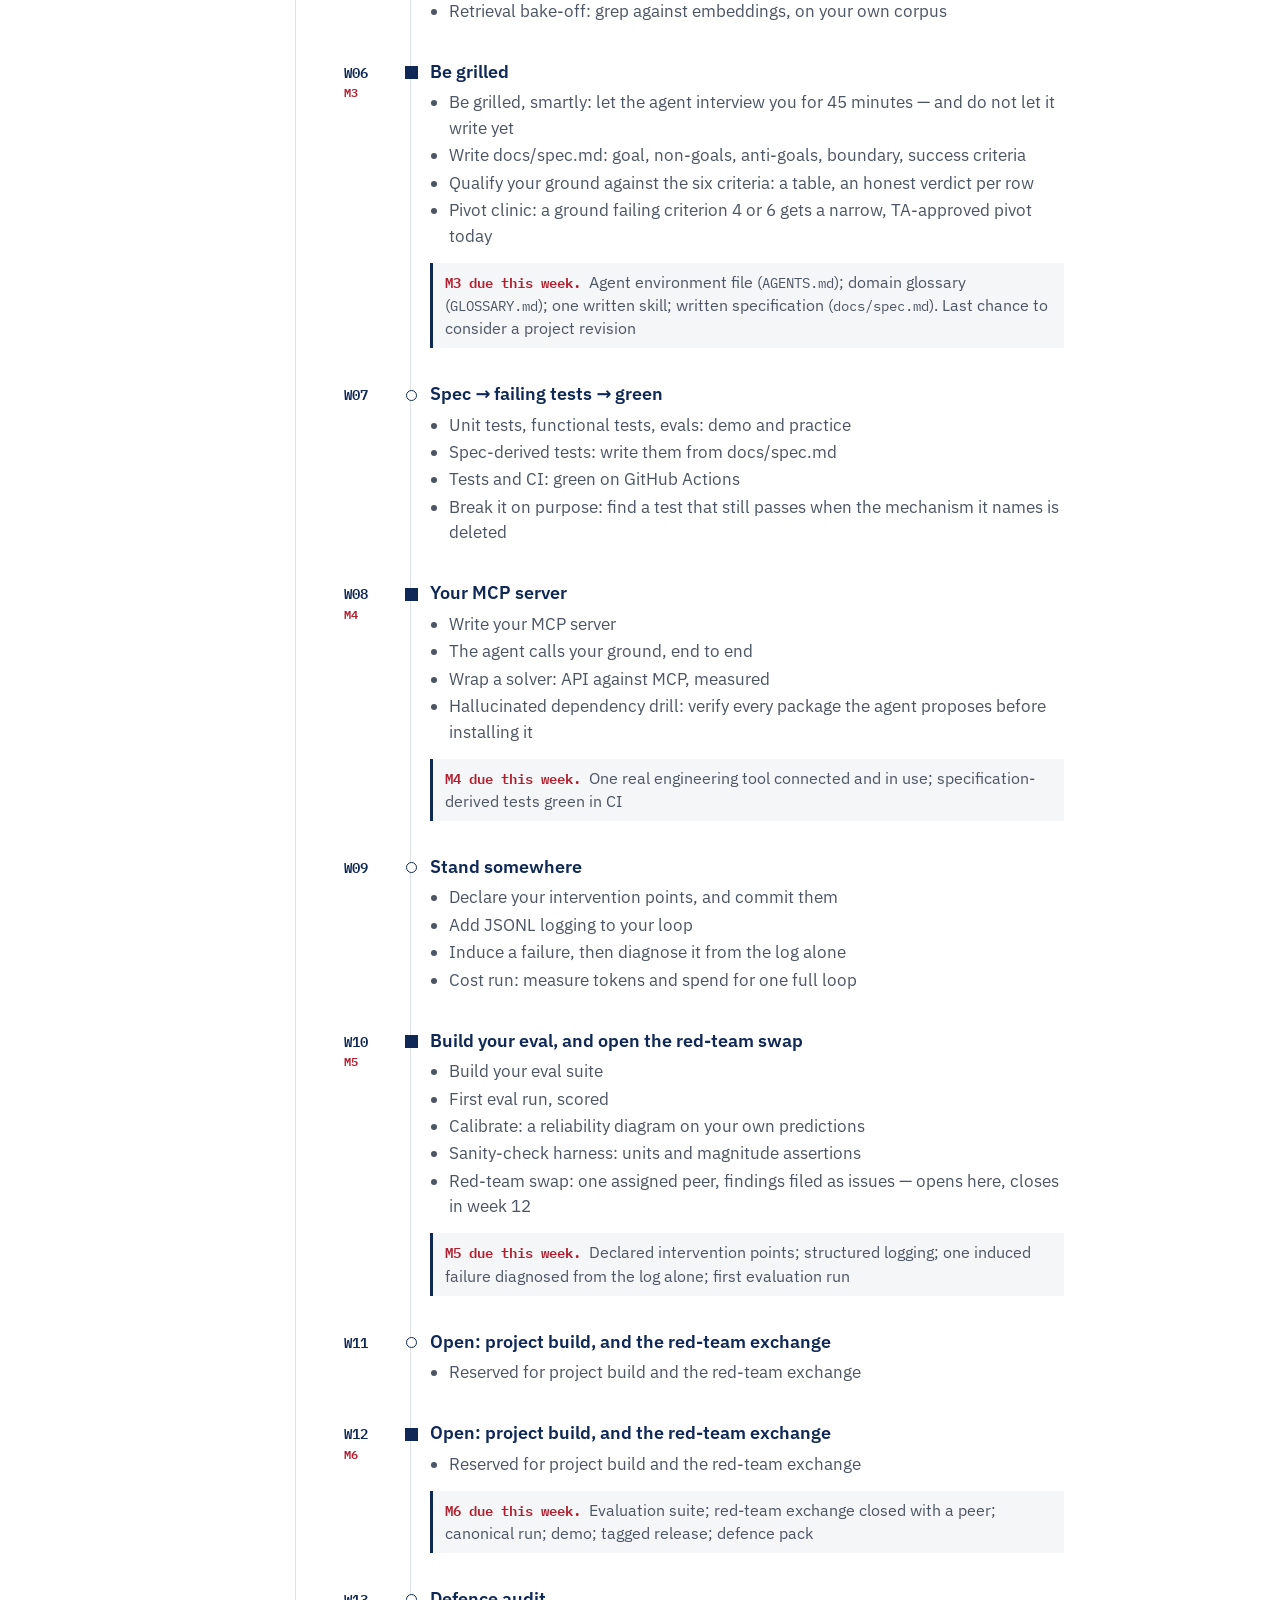
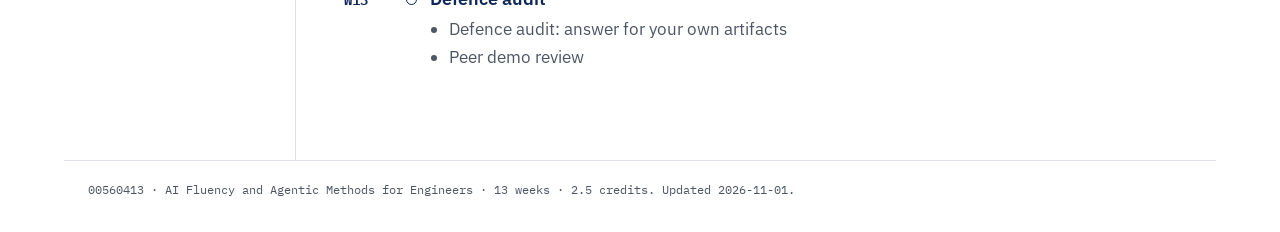
==== commit 02b1f498: "Publish site from course@e34737a (website branch) Generated by tools/publish_site.py after build, le" ====
--- a/exercises/index.html
+++ b/exercises/index.html
@@ -34,11 +34,6 @@
 <h2 id="exercises-h">One exercise session a week</h2>
 <p>Each session is two hours and is where project work happens: a ten-minute standup, a hundred minutes on <span class="key">your own project</span>, ten minutes to commit and disclose — the <a href="../syllabus/index.html#rhythm">weekly rhythm</a> has the minutes. Weeks 11 and 12 apply no new capability; by then you are closing one out. Each week links to its deck once that deck is published. Published decks are shown, with their handouts and files, on the <a href="../tutorials/index.html">Tutorials</a> page.</p>
 <p class="tl-key">A milestone week (<span class="mono">M1</span>–<span class="mono">M6</span>) has what falls due in a shaded box, as on the <a href="../schedule/index.html">Schedule</a><span class="tl-key-marks">, and a filled square <span class="tl-key-sq" aria-hidden="true"></span>on the rail</span>. Only weeks with published slides have a <span class="mono">Materials</span> line.</p>
-<!-- When a week's tutorial is published, add its Materials line as the last thing in its <article>, with NN replaced
-     (see the template on tutorials/index.html):
-<p class="tl-mat"><span class="label">Materials</span> <a href="../tutorials/index.html#wNN">Slides</a> · <a href="wNN/WNN-student.html">Student handout</a> · <a href="../tutorials/index.html#wNN-files">Activity files</a>:<br><a href="wNN/FILE"><code>FILE</code></a></p>
-     A milestone week has class "ms" on its <li>, class="tl-tag" data-ms="Mn" on its <h3> (the CSS draws the Mn
-     tag from it), and its milestone box (aside class="tl-due") after the list, before the Materials line. -->
 <ol class="tl">
 <li class="tl-week" id="w01">
 <article aria-labelledby="w01-h">
@@ -130,7 +125,7 @@
 </main>
 </div>
 <footer>
-<p>00560413 · AI Fluency and Agentic Methods for Engineers · 13 weeks · 2.5 credits. Updated 2026-10-31.</p>
+<p>00560413 · AI Fluency and Agentic Methods for Engineers · 13 weeks · 2.5 credits. Updated 2026-11-01.</p>
 </footer>
 </body>
 </html>
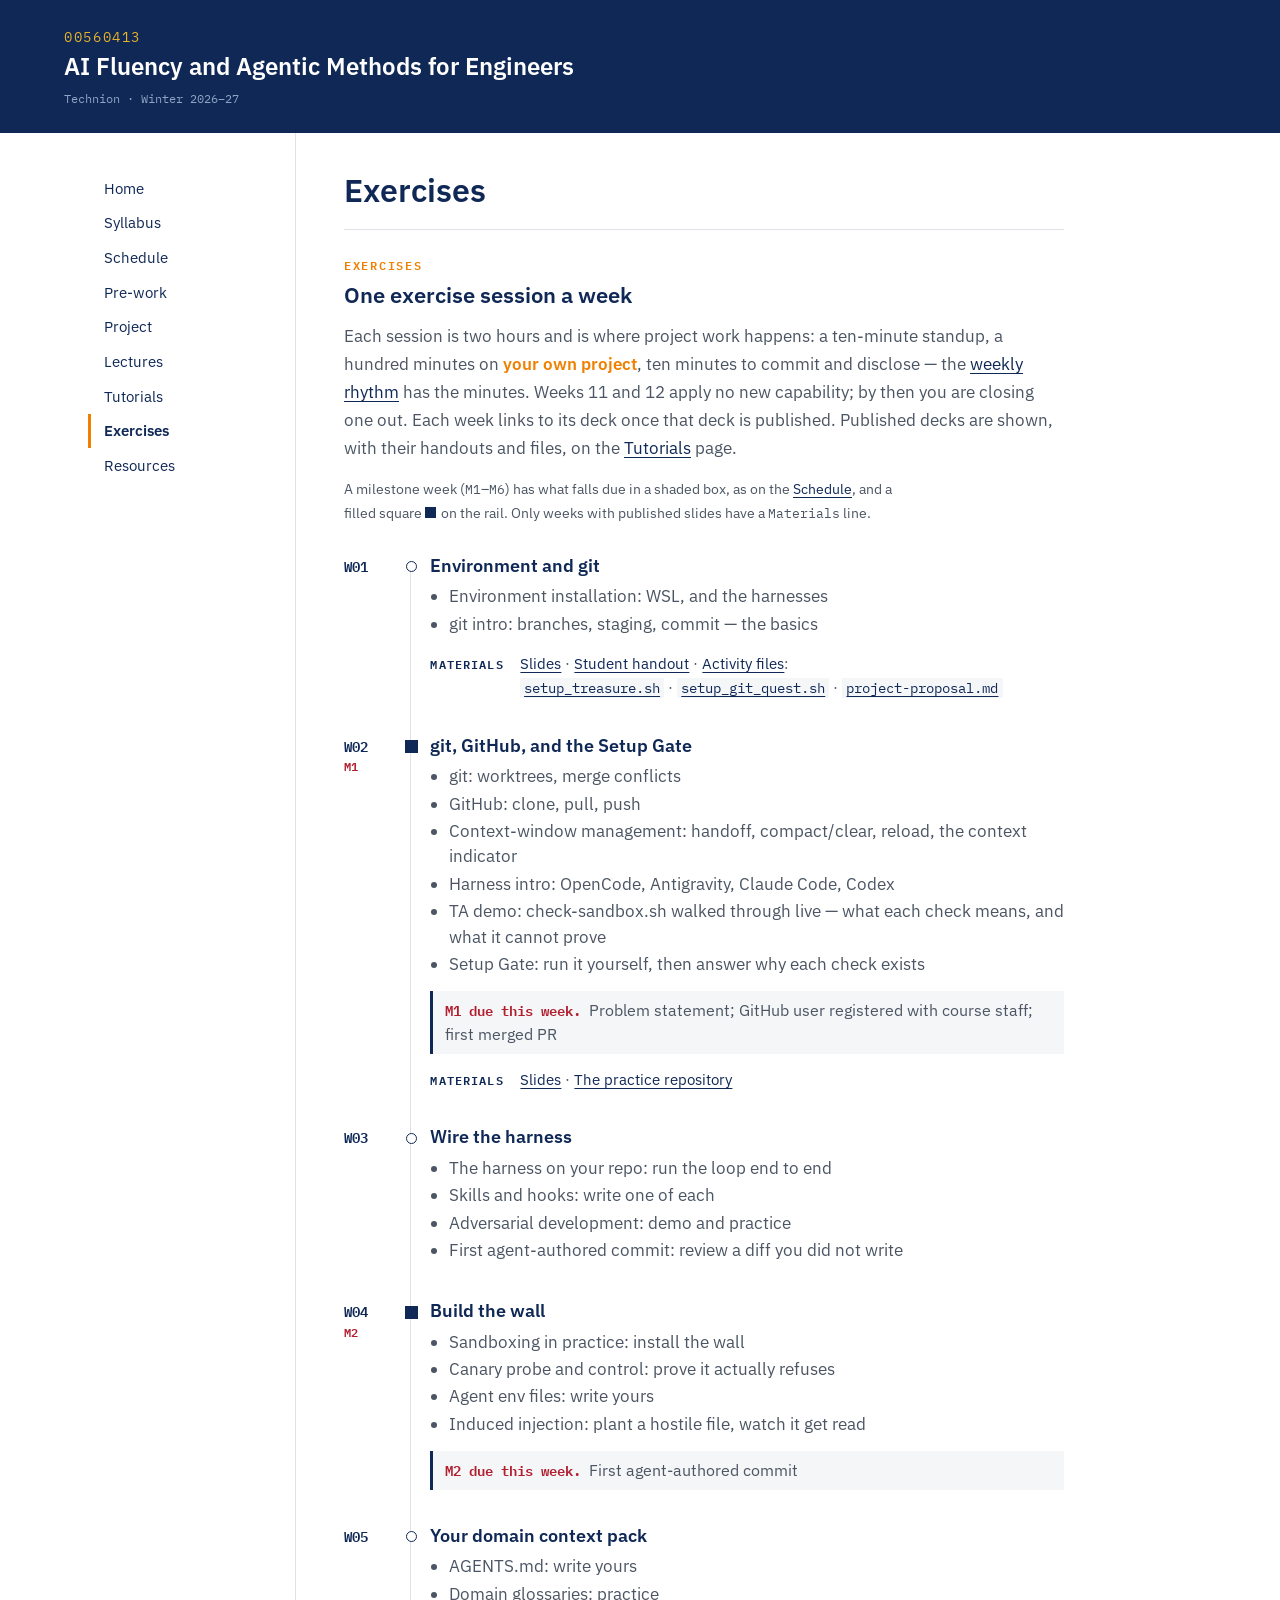
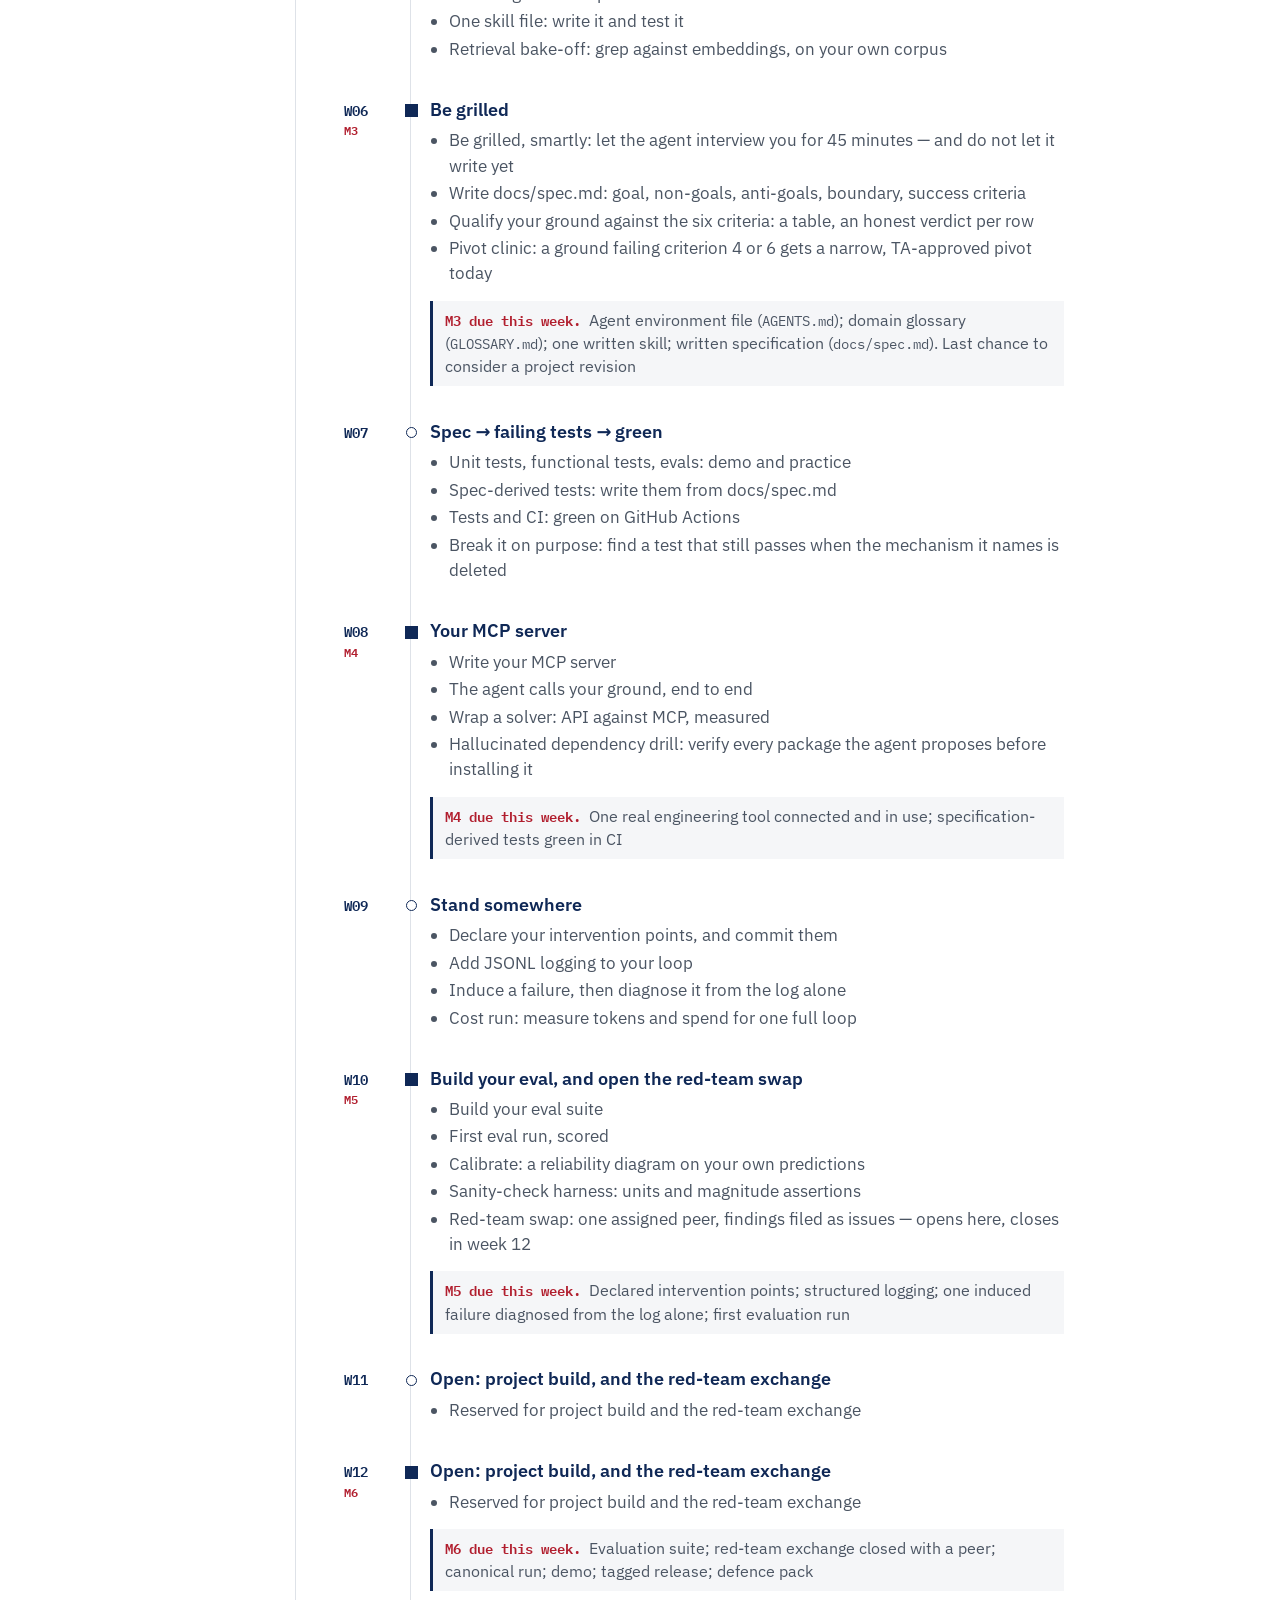
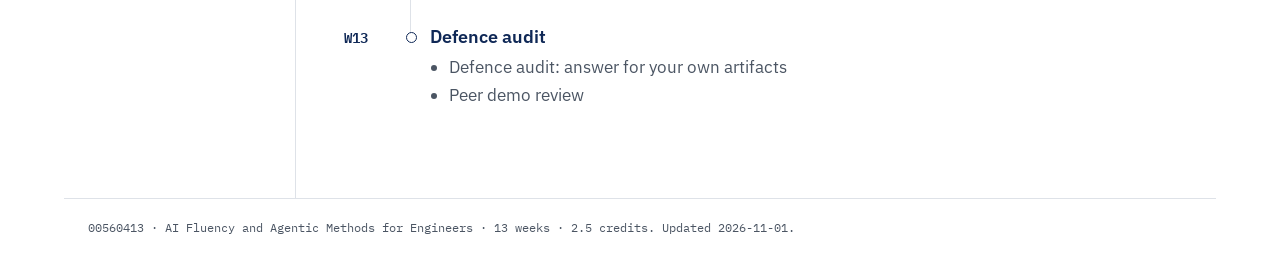
==== commit 040de170: "Publish site from course@9aa2253 (website branch): W2 tutorial deck Co-Authored-By: Claude Opus 5.5 " ====
--- a/exercises/index.html
+++ b/exercises/index.html
@@ -47,6 +47,7 @@
 <h3 id="w02-h" class="tl-tag" data-ms="M1"><span class="mono">W02</span> git, GitHub, and the Setup Gate</h3>
 <ul><li>git: worktrees, merge conflicts</li><li>GitHub: clone, pull, push</li><li>Context-window management: handoff, compact/clear, reload, the context indicator</li><li>Harness intro: OpenCode, Antigravity, Claude Code, Codex</li><li>TA demo: check-sandbox.sh walked through live — what each check means, and what it cannot prove</li><li>Setup Gate: run it yourself, then answer why each check exists</li></ul>
 <aside class="tl-due"><p><strong class="label">M1 due this week.</strong> Problem statement; GitHub user registered with course staff; first merged PR</p></aside>
+<p class="tl-mat"><span class="label">Materials</span> <a href="../tutorials/index.html#w02">Slides</a> · <a href="https://github.com/RamzyAyan/w02-git-practice">The practice repository</a></p>
 </article>
 </li>
 <li class="tl-week" id="w03">
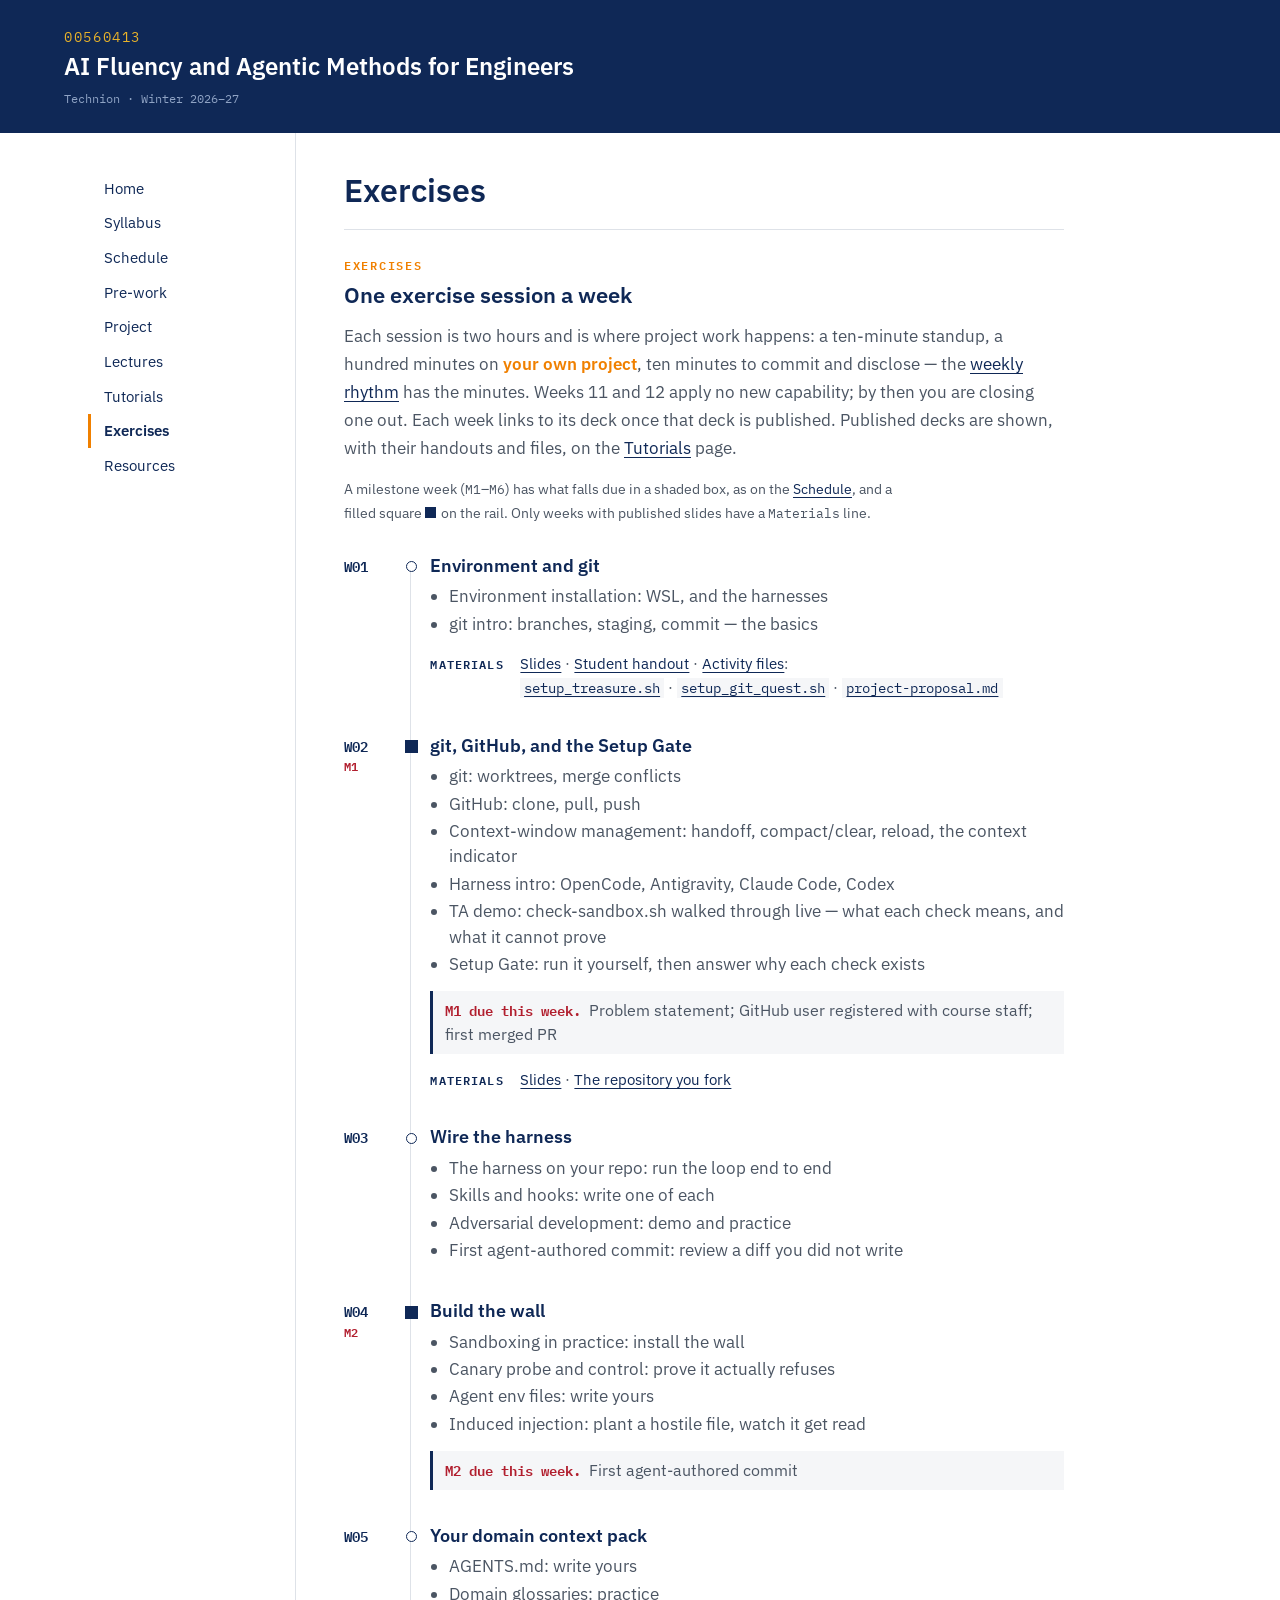
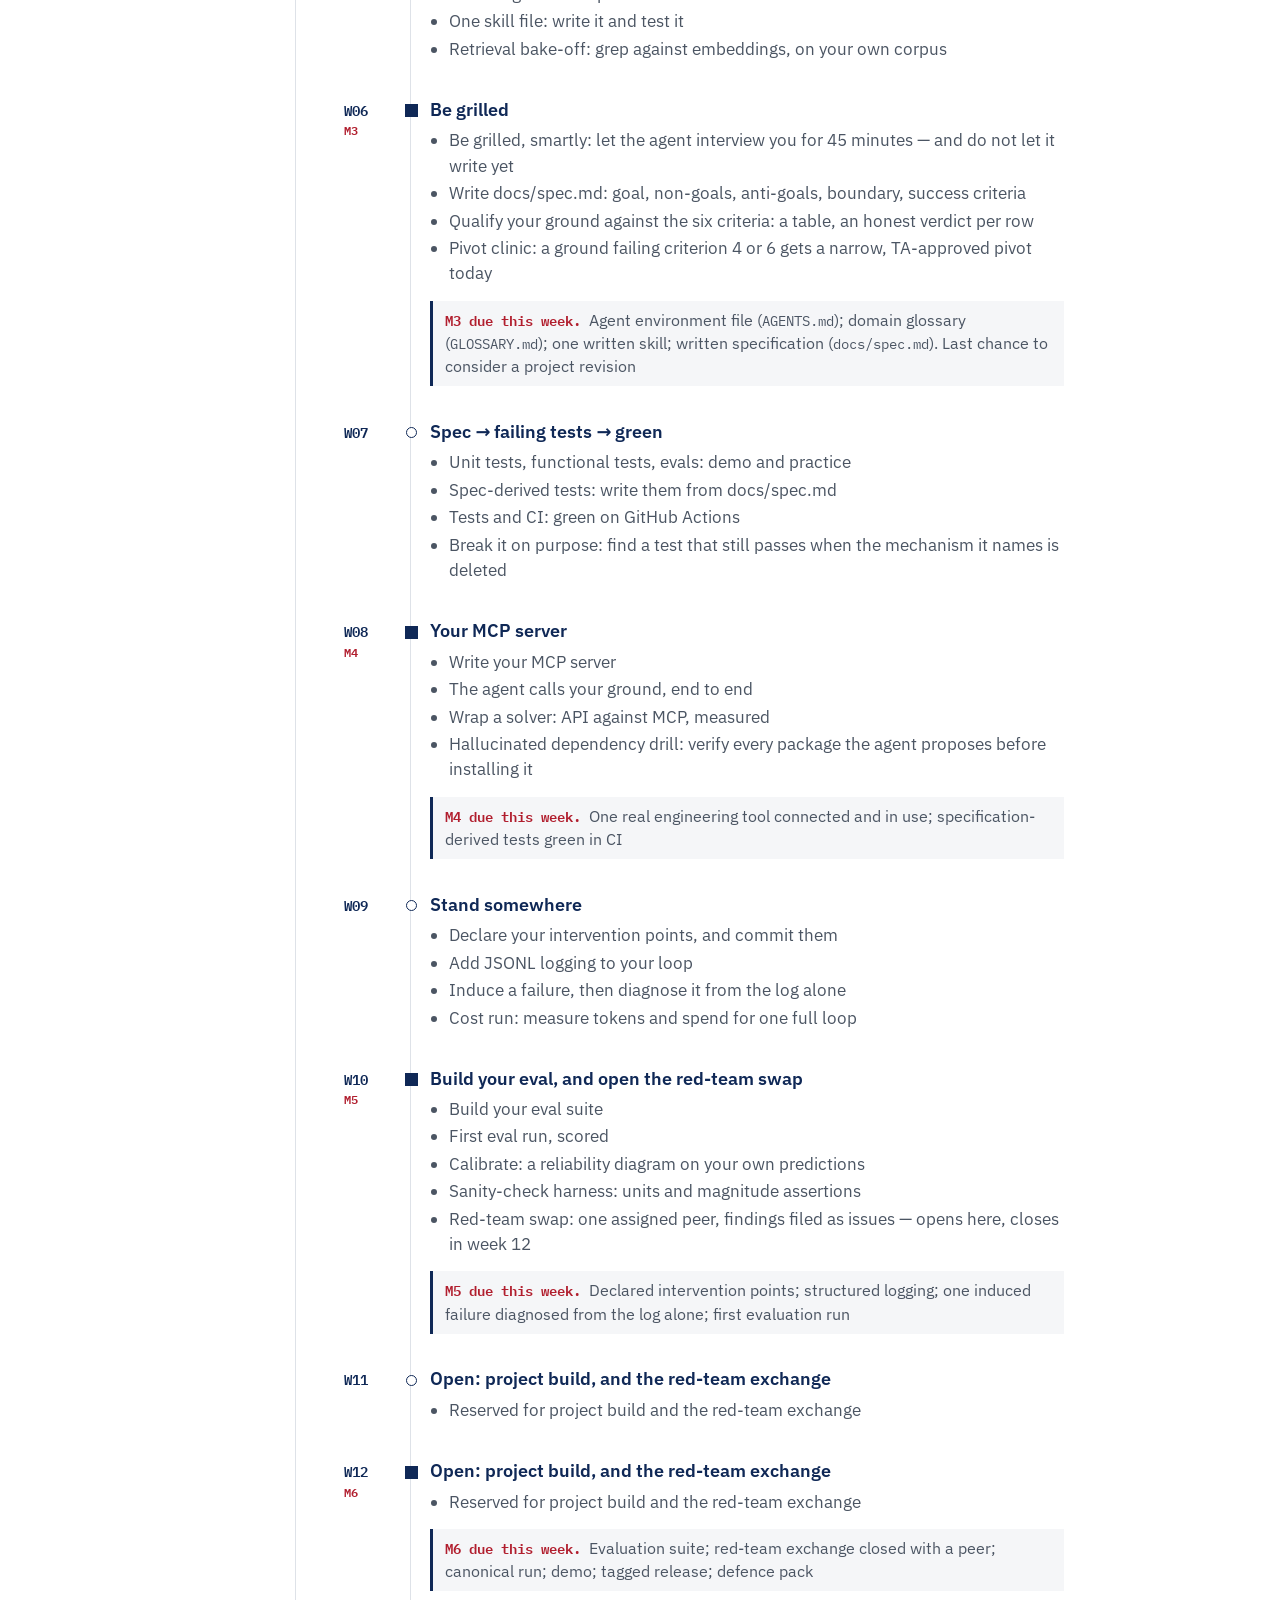
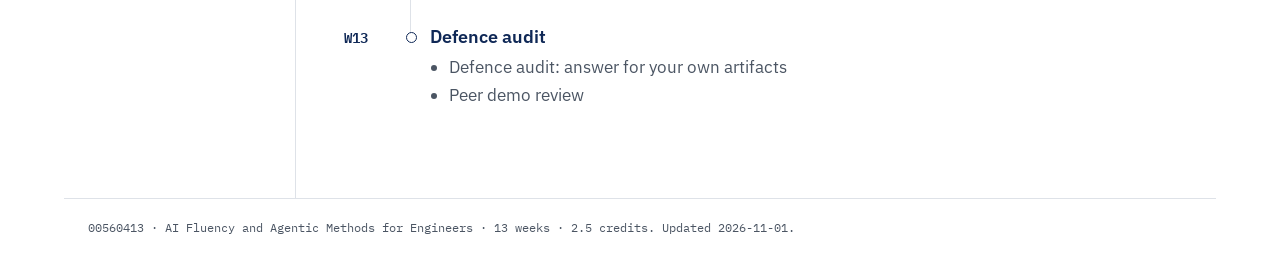
==== commit cfc6a798: "Publish site from course@ce68f83 (website branch): W2 v5, one repository, no pull requests Co-Author" ====
--- a/exercises/index.html
+++ b/exercises/index.html
@@ -47,7 +47,7 @@
 <h3 id="w02-h" class="tl-tag" data-ms="M1"><span class="mono">W02</span> git, GitHub, and the Setup Gate</h3>
 <ul><li>git: worktrees, merge conflicts</li><li>GitHub: clone, pull, push</li><li>Context-window management: handoff, compact/clear, reload, the context indicator</li><li>Harness intro: OpenCode, Antigravity, Claude Code, Codex</li><li>TA demo: check-sandbox.sh walked through live — what each check means, and what it cannot prove</li><li>Setup Gate: run it yourself, then answer why each check exists</li></ul>
 <aside class="tl-due"><p><strong class="label">M1 due this week.</strong> Problem statement; GitHub user registered with course staff; first merged PR</p></aside>
-<p class="tl-mat"><span class="label">Materials</span> <a href="../tutorials/index.html#w02">Slides</a> · <a href="https://github.com/RamzyAyan/w02-git-practice">The practice repository</a></p>
+<p class="tl-mat"><span class="label">Materials</span> <a href="../tutorials/index.html#w02">Slides</a> · <a href="https://github.com/RamzyAyan/ai-fluency-project">The repository you fork</a></p>
 </article>
 </li>
 <li class="tl-week" id="w03">
